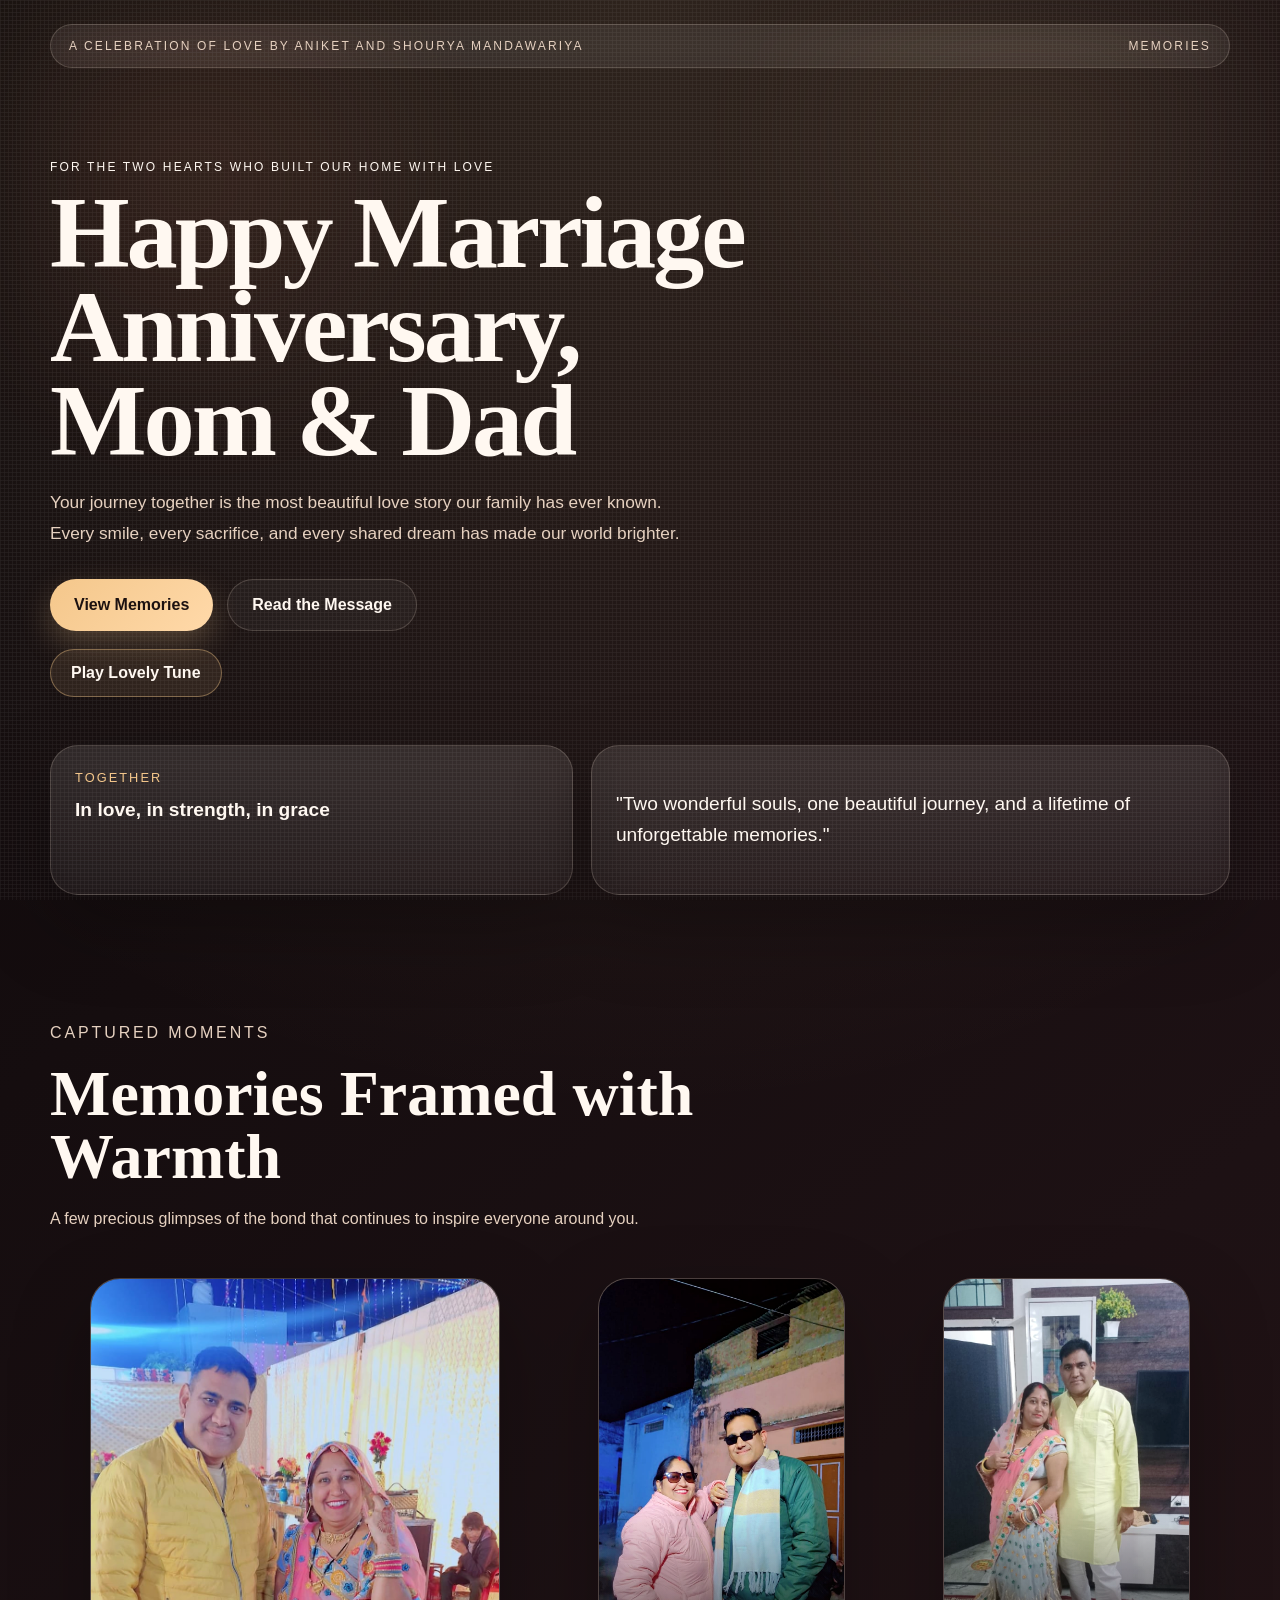
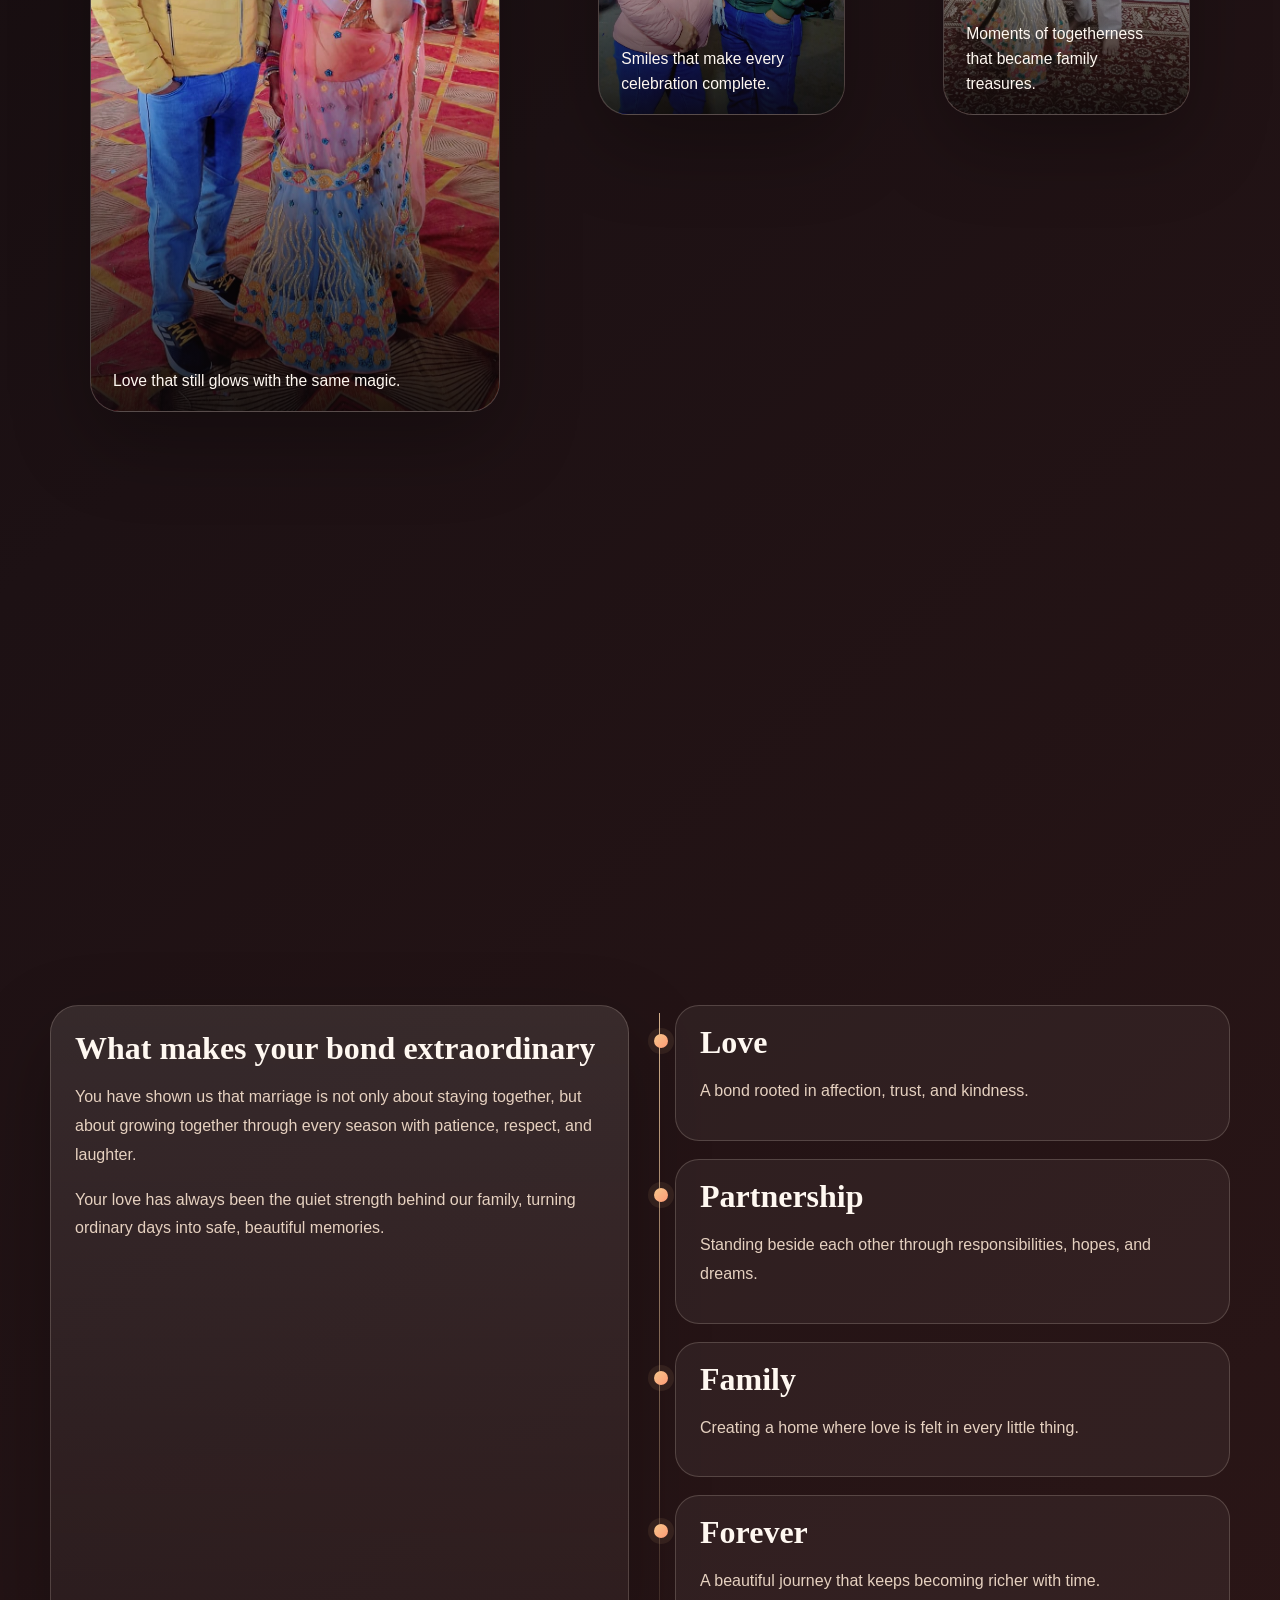
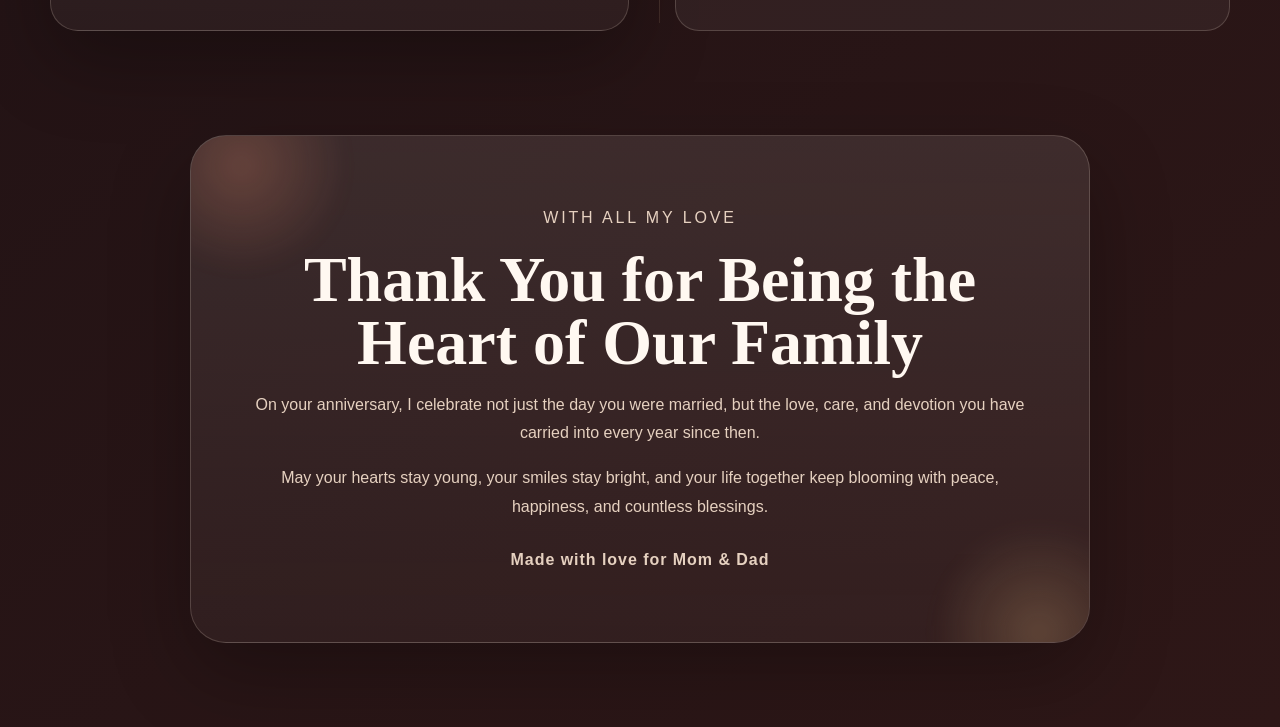
==== index.html @ 646829e3 "first" ====
<!DOCTYPE html>
<html lang="en">
<head>
  <meta charset="UTF-8">
  <meta name="viewport" content="width=device-width, initial-scale=1.0">
  <title>Happy Anniversary Mom & Dad</title>
  <link rel="stylesheet" href="style.css">
</head>
<body>
  <div class="page-shell">
    <div class="aurora aurora-one"></div>
    <div class="aurora aurora-two"></div>
    <div class="grain"></div>

    <header class="hero">
      <nav class="topbar">
        <span class="brand">A Celebration of Love by Aniket and Shourya Mandawariya</span>
        <a class="top-link" href="#gallery">Memories</a>
      </nav>
      
      <div class="hero-content">
        <p class="eyebrow">For the two hearts who built our home with love</p>
        <h1>Happy Marriage Anniversary, Mom & Dad</h1>
        <p class="hero-copy">
          Your journey together is the most beautiful love story our family has ever known.
          Every smile, every sacrifice, and every shared dream has made our world brighter.
        </p>

        <div class="hero-actions">
          <a class="button button-solid" href="#gallery">View Memories</a>
          <a class="button button-ghost" href="#message">Read the Message</a>
        </div>

        <button class="music-toggle" type="button" id="musicToggle" aria-pressed="false">
          Play Lovely Tune
        </button>
      </div>

      <section class="hero-cards" aria-label="Highlights">
        <article class="glass-card stat-card">
          <span class="stat-label">Together</span>
          <strong>In love, in strength, in grace</strong>
        </article>
        <article class="glass-card quote-card">
          <p>
            "Two wonderful souls, one beautiful journey, and a lifetime of unforgettable memories."
          </p>
        </article>
      </section>
    </header>

    <main>
      <section class="section gallery-section" id="gallery">
        <div class="section-heading">
          <p class="eyebrow">Captured Moments</p>
          <h2>Memories Framed with Warmth</h2>
          <p>
            A few precious glimpses of the bond that continues to inspire everyone around you.
          </p>
        </div>

        <div class="gallery-grid">
          <figure class="memory-card memory-large">
            <img src="01.jpeg" alt="A lovely memory of Mom and Dad together">
            <figcaption>Love that still glows with the same magic.</figcaption>
          </figure>
          <figure class="memory-card">
            <img src="02.jpeg" alt="A joyful anniversary memory of Mom and Dad">
            <figcaption>Smiles that make every celebration complete.</figcaption>
          </figure>
          <figure class="memory-card">
            <img src="03.jpeg" alt="A beautiful photograph of Mom and Dad">
            <figcaption>Moments of togetherness that became family treasures.</figcaption>
          </figure>
          <figure class="memory-card memory-tall">
            <img src="04.jpeg" alt="A cherished picture of Mom and Dad celebrating life">
            <figcaption>A partnership filled with care, faith, and joy.</figcaption>
          </figure>
        </div>
      </section>

      <section class="section story-section">
        <div class="section-heading">
          <p class="eyebrow">Your Legacy</p>
          <h2>The Kind of Love That Teaches Us Everything</h2>
        </div>

        <div class="story-layout">
          <article class="story-panel glass-card">
            <h3>What makes your bond extraordinary</h3>
            <p>
              You have shown us that marriage is not only about staying together, but about
              growing together through every season with patience, respect, and laughter.
            </p>
            <p>
              Your love has always been the quiet strength behind our family, turning ordinary
              days into safe, beautiful memories.
            </p>
          </article>

          <div class="timeline">
            <article class="timeline-item">
              <span class="timeline-dot"></span>
              <div>
                <h3>Love</h3>
                <p>A bond rooted in affection, trust, and kindness.</p>
              </div>
            </article>
            <article class="timeline-item">
              <span class="timeline-dot"></span>
              <div>
                <h3>Partnership</h3>
                <p>Standing beside each other through responsibilities, hopes, and dreams.</p>
              </div>
            </article>
            <article class="timeline-item">
              <span class="timeline-dot"></span>
              <div>
                <h3>Family</h3>
                <p>Creating a home where love is felt in every little thing.</p>
              </div>
            </article>
            <article class="timeline-item">
              <span class="timeline-dot"></span>
              <div>
                <h3>Forever</h3>
                <p>A beautiful journey that keeps becoming richer with time.</p>
              </div>
            </article>
          </div>
        </div>
      </section>

      <section class="section message-section" id="message">
        <div class="message-card">
          <p class="eyebrow">With All My Love</p>
          <h2>Thank You for Being the Heart of Our Family</h2>
          <p>
            On your anniversary, I celebrate not just the day you were married, but the love,
            care, and devotion you have carried into every year since then.
          </p>
          <p>
            May your hearts stay young, your smiles stay bright, and your life together keep
            blooming with peace, happiness, and countless blessings.
          </p>
          <p class="signature">Made with love for Mom & Dad</p>
        </div>
      </section>
    </main>
  </div>

  <script src="script.js"></script>
</body>
</html>
---- style.css ----
:root {
  --bg: #140f11;
  --bg-soft: #211518;
  --panel: rgba(255, 248, 241, 0.12);
  --panel-strong: rgba(255, 248, 241, 0.18);
  --line: rgba(255, 237, 221, 0.18);
  --text: #fff8f1;
  --muted: #e6d1c0;
  --accent: #f4c78b;
  --accent-strong: #ff9a76;
  --shadow: 0 30px 80px rgba(0, 0, 0, 0.28);
}

* {
  box-sizing: border-box;
}

html {
  scroll-behavior: smooth;
}

body {
  margin: 0;
  min-height: 100vh;
  font-family: "Segoe UI", "Trebuchet MS", sans-serif;
  color: var(--text);
  background:
    radial-gradient(circle at top, rgba(244, 199, 139, 0.13), transparent 28%),
    linear-gradient(140deg, #0d090a 0%, #1d1114 44%, #2e1717 100%);
  overflow-x: hidden;
}

img {
  display: block;
  max-width: 100%;
}

.page-shell {
  position: relative;
  isolation: isolate;
}

.aurora,
.grain {
  pointer-events: none;
  position: fixed;
  inset: 0;
}

.aurora {
  filter: blur(50px);
  opacity: 0.45;
  z-index: -3;
}

.aurora-one {
  background: radial-gradient(circle at 15% 20%, rgba(255, 145, 112, 0.22), transparent 22%);
  animation: driftOne 14s ease-in-out infinite alternate;
}

.aurora-two {
  background: radial-gradient(circle at 80% 15%, rgba(244, 199, 139, 0.18), transparent 24%);
  animation: driftTwo 18s ease-in-out infinite alternate;
}

.grain {
  z-index: -2;
  opacity: 0.08;
  background-image:
    linear-gradient(rgba(255, 255, 255, 0.6) 1px, transparent 1px),
    linear-gradient(90deg, rgba(255, 255, 255, 0.6) 1px, transparent 1px);
  background-size: 4px 4px;
  mix-blend-mode: soft-light;
}

.hero,
.section {
  width: min(1180px, calc(100% - 32px));
  margin: 0 auto;
}

.hero {
  padding: 24px 0 56px;
}

.topbar {
  display: flex;
  justify-content: space-between;
  align-items: center;
  padding: 14px 18px;
  border: 1px solid var(--line);
  border-radius: 999px;
  background: rgba(255, 250, 246, 0.06);
  backdrop-filter: blur(14px);
}

.brand,
.top-link,
.eyebrow {
  letter-spacing: 0.18em;
  text-transform: uppercase;
  font-size: 0.75rem;
}

.brand,
.top-link {
  color: var(--muted);
  text-decoration: none;
}

.hero-content {
  max-width: 760px;
  padding: 80px 0 48px;
}

.hero h1,
.section h2,
.story-panel h3,
.timeline-item h3 {
  font-family: Georgia, "Times New Roman", serif;
}

.hero h1 {
  margin: 12px 0 18px;
  font-size: clamp(3.5rem, 8vw, 6.8rem);
  line-height: 0.92;
  letter-spacing: -0.03em;
}

.hero-copy,
.section-heading p,
.story-panel p,
.timeline-item p,
.message-card p {
  color: var(--muted);
  line-height: 1.8;
  font-size: 1rem;
}

.hero-copy {
  max-width: 640px;
  font-size: 1.08rem;
}

.hero-actions {
  display: flex;
  flex-wrap: wrap;
  gap: 14px;
  margin-top: 30px;
}

.button {
  display: inline-flex;
  align-items: center;
  justify-content: center;
  min-height: 52px;
  padding: 0 24px;
  border-radius: 999px;
  font-weight: 700;
  text-decoration: none;
  transition: transform 180ms ease, background 180ms ease, border-color 180ms ease;
}

.button:hover {
  transform: translateY(-2px);
}

.button-solid {
  color: #1c1110;
  background: linear-gradient(135deg, var(--accent) 0%, #ffd9a9 100%);
  box-shadow: 0 12px 30px rgba(244, 199, 139, 0.25);
}

.button-ghost {
  color: var(--text);
  border: 1px solid var(--line);
  background: rgba(255, 255, 255, 0.04);
}

.music-toggle {
  margin-top: 18px;
  min-height: 48px;
  padding: 0 20px;
  border: 1px solid rgba(244, 199, 139, 0.4);
  border-radius: 999px;
  background: rgba(244, 199, 139, 0.1);
  color: var(--text);
  font: inherit;
  font-weight: 700;
  cursor: pointer;
  transition: transform 180ms ease, background 180ms ease, border-color 180ms ease;
}

.music-toggle:hover {
  transform: translateY(-2px);
  background: rgba(244, 199, 139, 0.16);
}

.music-toggle.is-playing {
  background: linear-gradient(135deg, rgba(244, 199, 139, 0.28), rgba(255, 154, 118, 0.2));
  border-color: rgba(255, 154, 118, 0.5);
}

.hero-cards {
  display: grid;
  grid-template-columns: 0.9fr 1.1fr;
  gap: 18px;
}

.glass-card,
.memory-card,
.message-card {
  border: 1px solid var(--line);
  background: linear-gradient(180deg, rgba(255, 250, 246, 0.1), rgba(255, 250, 246, 0.04));
  backdrop-filter: blur(18px);
  box-shadow: var(--shadow);
}

.glass-card {
  padding: 24px;
  border-radius: 28px;
}

.stat-label {
  display: block;
  color: var(--accent);
  font-size: 0.8rem;
  letter-spacing: 0.16em;
  text-transform: uppercase;
  margin-bottom: 10px;
}

.stat-card strong,
.quote-card p {
  font-size: 1.2rem;
  line-height: 1.6;
}

.section {
  padding: 52px 0;
}

.section-heading {
  max-width: 700px;
  margin-bottom: 28px;
}

.section h2 {
  margin: 10px 0 14px;
  font-size: clamp(2.5rem, 5vw, 4.4rem);
  line-height: 0.98;
}

.gallery-grid {
  display: grid;
  grid-template-columns: 1.2fr 0.8fr 0.8fr;
  gap: 18px;
}

.memory-card {
  position: relative;
  overflow: hidden;
  border-radius: 30px;
  min-height: 320px;
}

.memory-large {
  grid-row: span 2;
  min-height: 660px;
}

.memory-tall {
  grid-row: span 2;
}

.memory-card img {
  width: 100%;
  height: 100%;
  object-fit: cover;
  filter: saturate(1.04) contrast(1.04);
  transform: scale(1.01);
  transition: transform 320ms ease, filter 320ms ease;
}

.memory-card::after {
  content: "";
  position: absolute;
  inset: auto 0 0;
  height: 48%;
  background: linear-gradient(180deg, transparent, rgba(10, 7, 8, 0.86));
}

.memory-card:hover img {
  transform: scale(1.06);
  filter: saturate(1.12) contrast(1.08);
}

.memory-card figcaption {
  position: absolute;
  left: 22px;
  right: 22px;
  bottom: 18px;
  z-index: 1;
  font-size: 0.98rem;
  line-height: 1.6;
}

.story-layout {
  display: grid;
  grid-template-columns: 1fr 1fr;
  gap: 22px;
  align-items: start;
}

.story-panel {
  min-height: 100%;
}

.story-panel h3,
.timeline-item h3 {
  margin: 0 0 10px;
  font-size: 2rem;
}

.timeline {
  position: relative;
  display: grid;
  gap: 18px;
  padding-left: 24px;
}

.timeline::before {
  content: "";
  position: absolute;
  left: 8px;
  top: 8px;
  bottom: 8px;
  width: 1px;
  background: linear-gradient(180deg, rgba(255, 215, 168, 0.8), rgba(255, 215, 168, 0.1));
}

.timeline-item {
  position: relative;
  padding: 18px 18px 18px 24px;
  border: 1px solid var(--line);
  border-radius: 24px;
  background: rgba(255, 250, 246, 0.05);
}

.timeline-dot {
  position: absolute;
  left: -22px;
  top: 28px;
  width: 14px;
  height: 14px;
  border-radius: 50%;
  background: linear-gradient(135deg, var(--accent), var(--accent-strong));
  box-shadow: 0 0 0 6px rgba(244, 199, 139, 0.08);
}

.message-section {
  padding-bottom: 84px;
}

.message-card {
  max-width: 900px;
  margin: 0 auto;
  padding: clamp(28px, 5vw, 52px);
  border-radius: 36px;
  text-align: center;
  position: relative;
  overflow: hidden;
}

.message-card::before,
.message-card::after {
  content: "";
  position: absolute;
  width: 220px;
  height: 220px;
  border-radius: 50%;
  filter: blur(10px);
  opacity: 0.28;
}

.message-card::before {
  top: -80px;
  left: -60px;
  background: radial-gradient(circle, rgba(255, 154, 118, 0.8), transparent 70%);
}

.message-card::after {
  right: -60px;
  bottom: -100px;
  background: radial-gradient(circle, rgba(244, 199, 139, 0.8), transparent 70%);
}

.signature {
  margin-top: 24px;
  color: var(--accent);
  font-weight: 800;
  letter-spacing: 0.06em;
}

[data-reveal] {
  opacity: 0;
  transform: translateY(26px);
  transition: opacity 700ms ease, transform 700ms ease;
}

[data-reveal].is-visible {
  opacity: 1;
  transform: translateY(0);
}

@keyframes driftOne {
  from {
    transform: translate3d(0, 0, 0) scale(1);
  }
  to {
    transform: translate3d(4%, 3%, 0) scale(1.15);
  }
}

@keyframes driftTwo {
  from {
    transform: translate3d(0, 0, 0) scale(1);
  }
  to {
    transform: translate3d(-4%, 5%, 0) scale(1.12);
  }
}

@media (max-width: 960px) {
  .hero-cards,
  .story-layout,
  .gallery-grid {
    grid-template-columns: 1fr;
  }

  .memory-large,
  .memory-tall {
    grid-row: span 1;
    min-height: 380px;
  }

  .hero-content {
    padding-top: 60px;
  }
}

@media (max-width: 640px) {
  .hero,
  .section {
    width: min(100% - 22px, 1180px);
  }

  .topbar {
    padding: 12px 14px;
  }

  .brand {
    max-width: 150px;
    line-height: 1.5;
  }

  .hero-content {
    padding: 44px 0 36px;
  }

  .hero h1 {
    font-size: clamp(2.8rem, 15vw, 4.2rem);
  }

  .section h2 {
    font-size: clamp(2.2rem, 10vw, 3.3rem);
  }

  .memory-card {
    min-height: 280px;
  }

  .message-card {
    border-radius: 28px;
  }
}
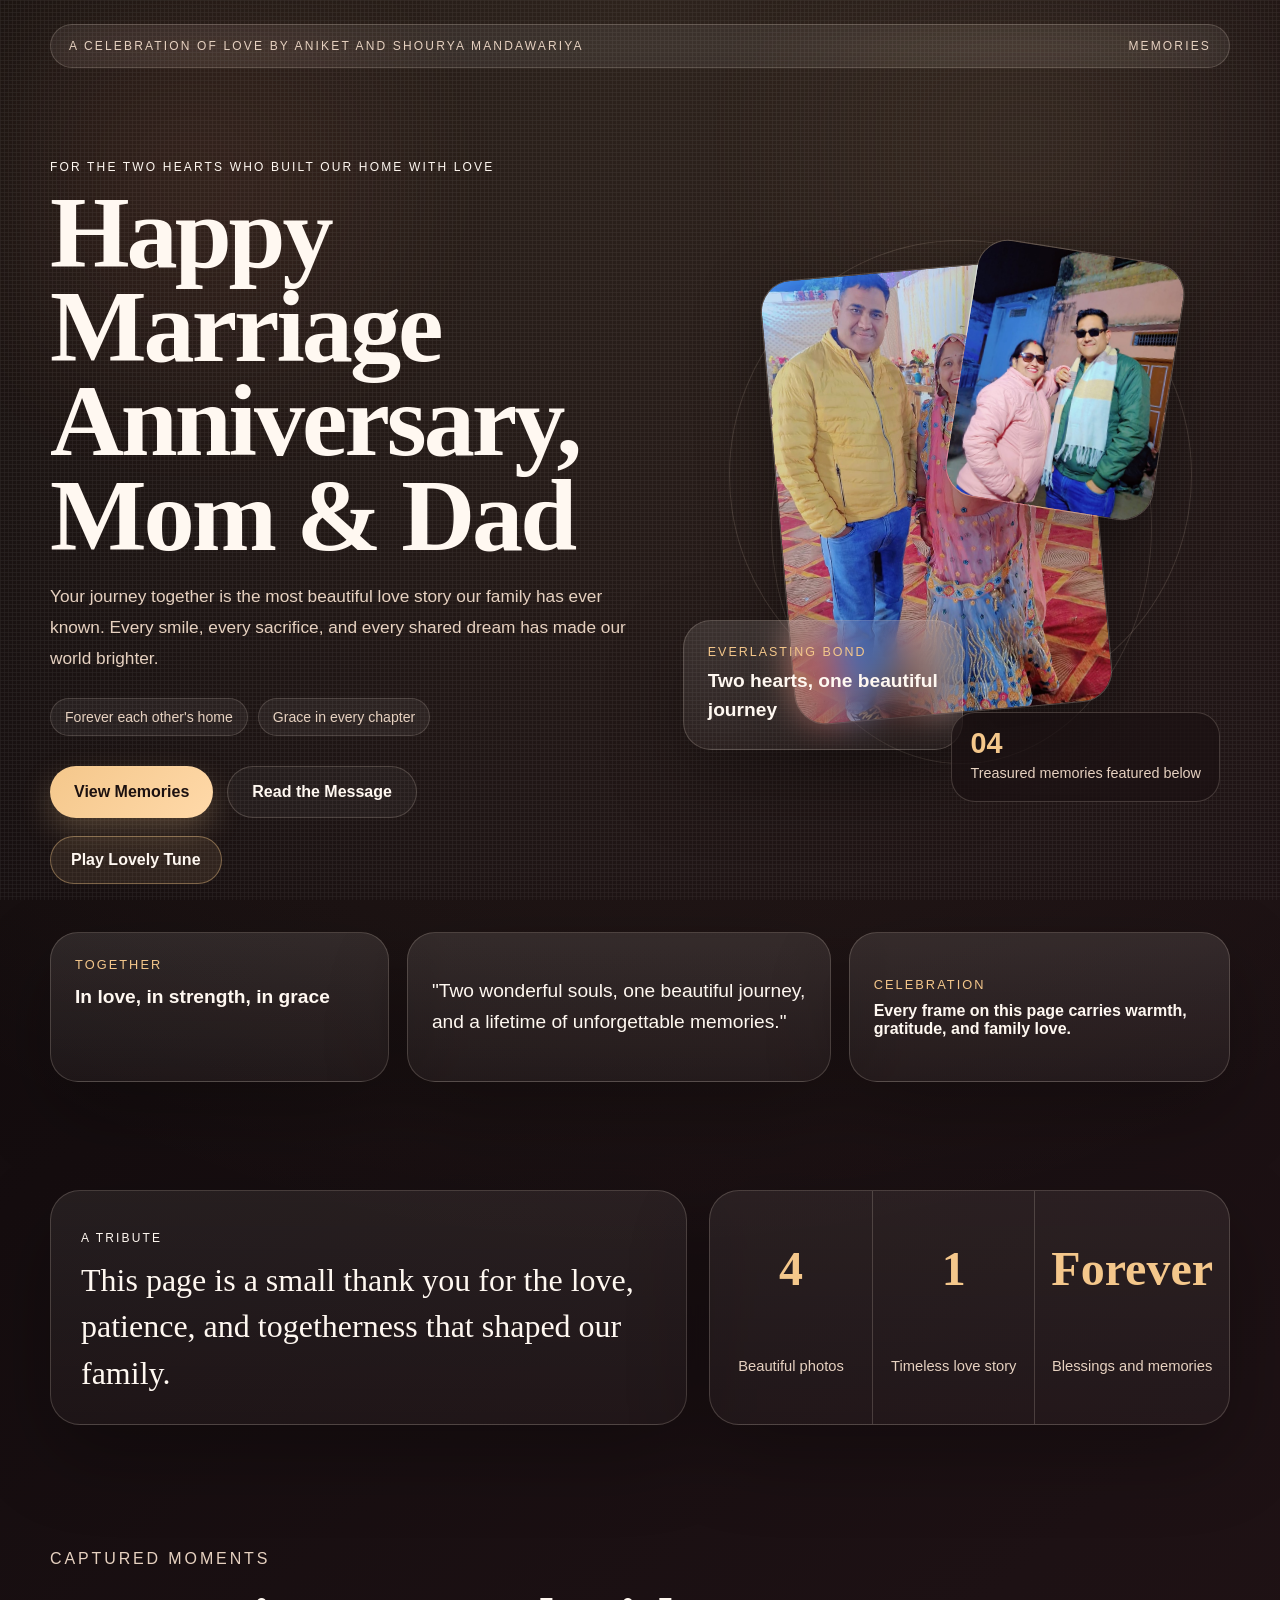
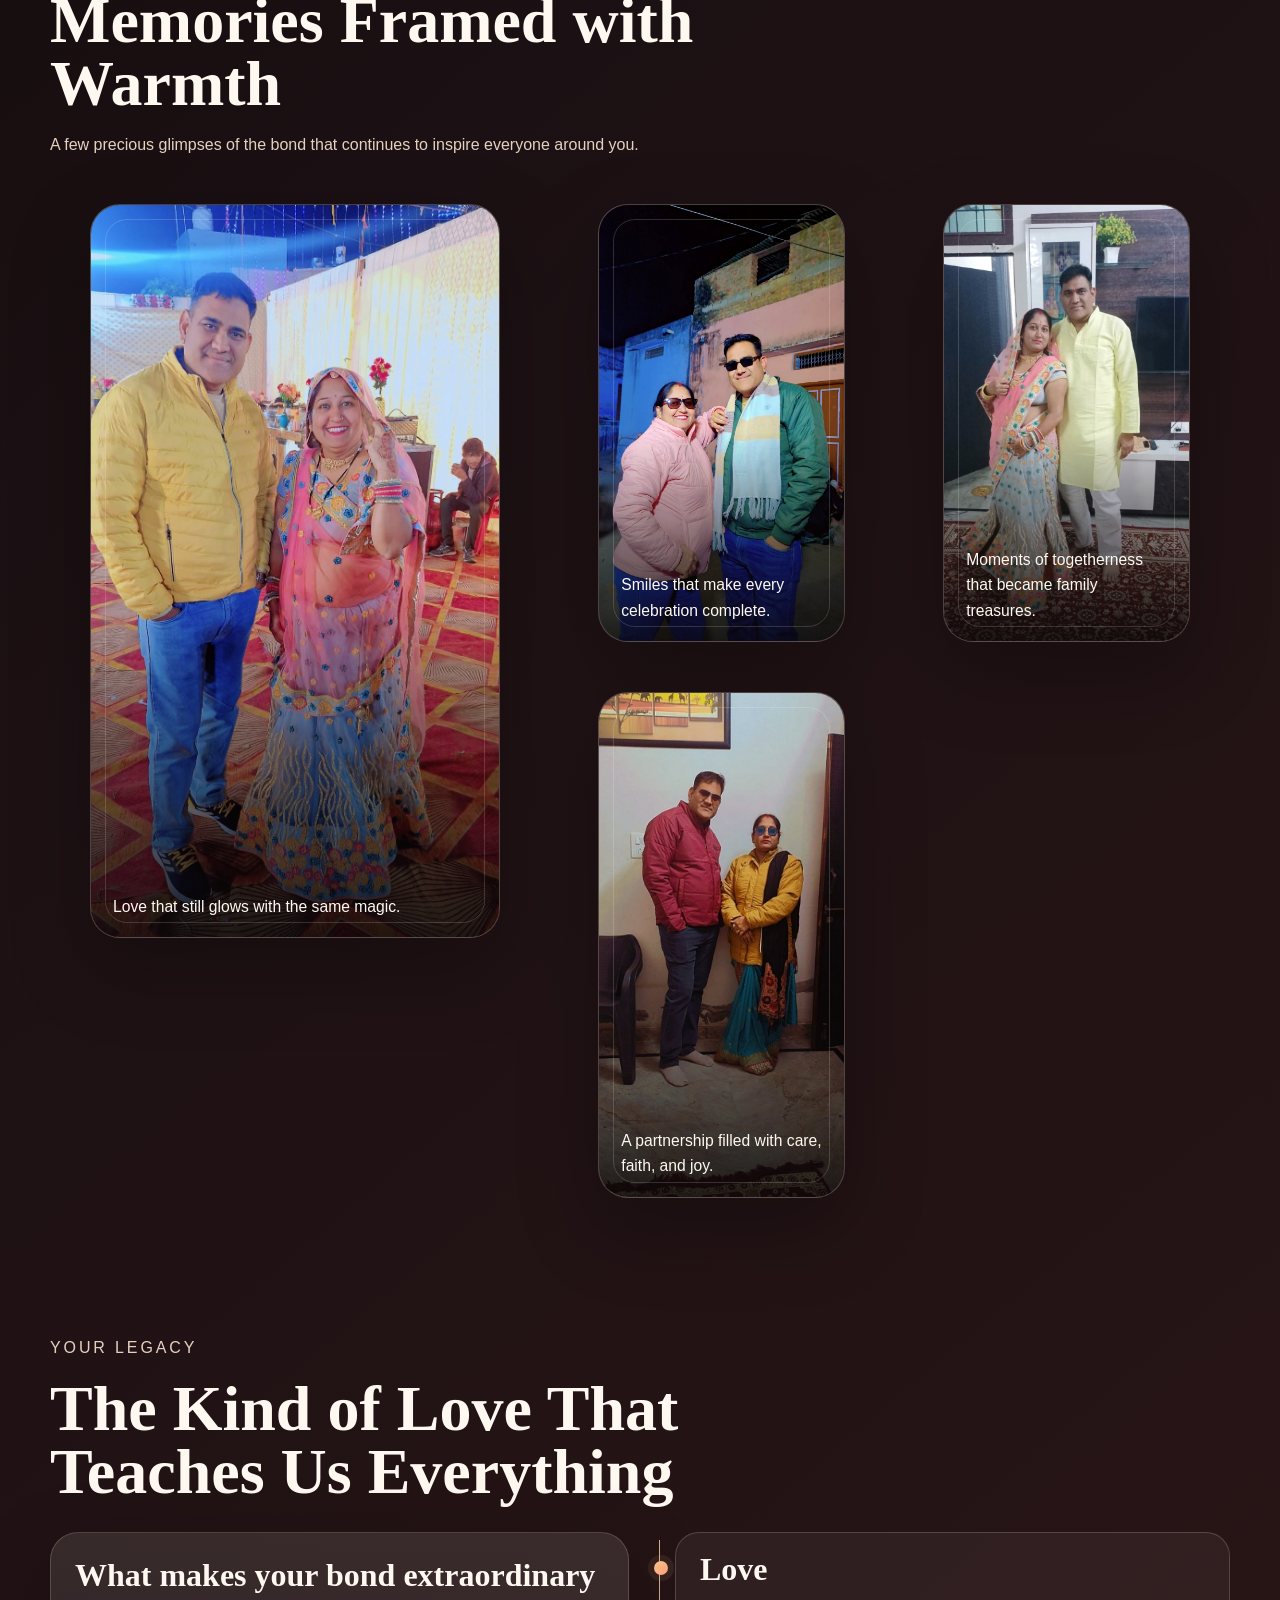
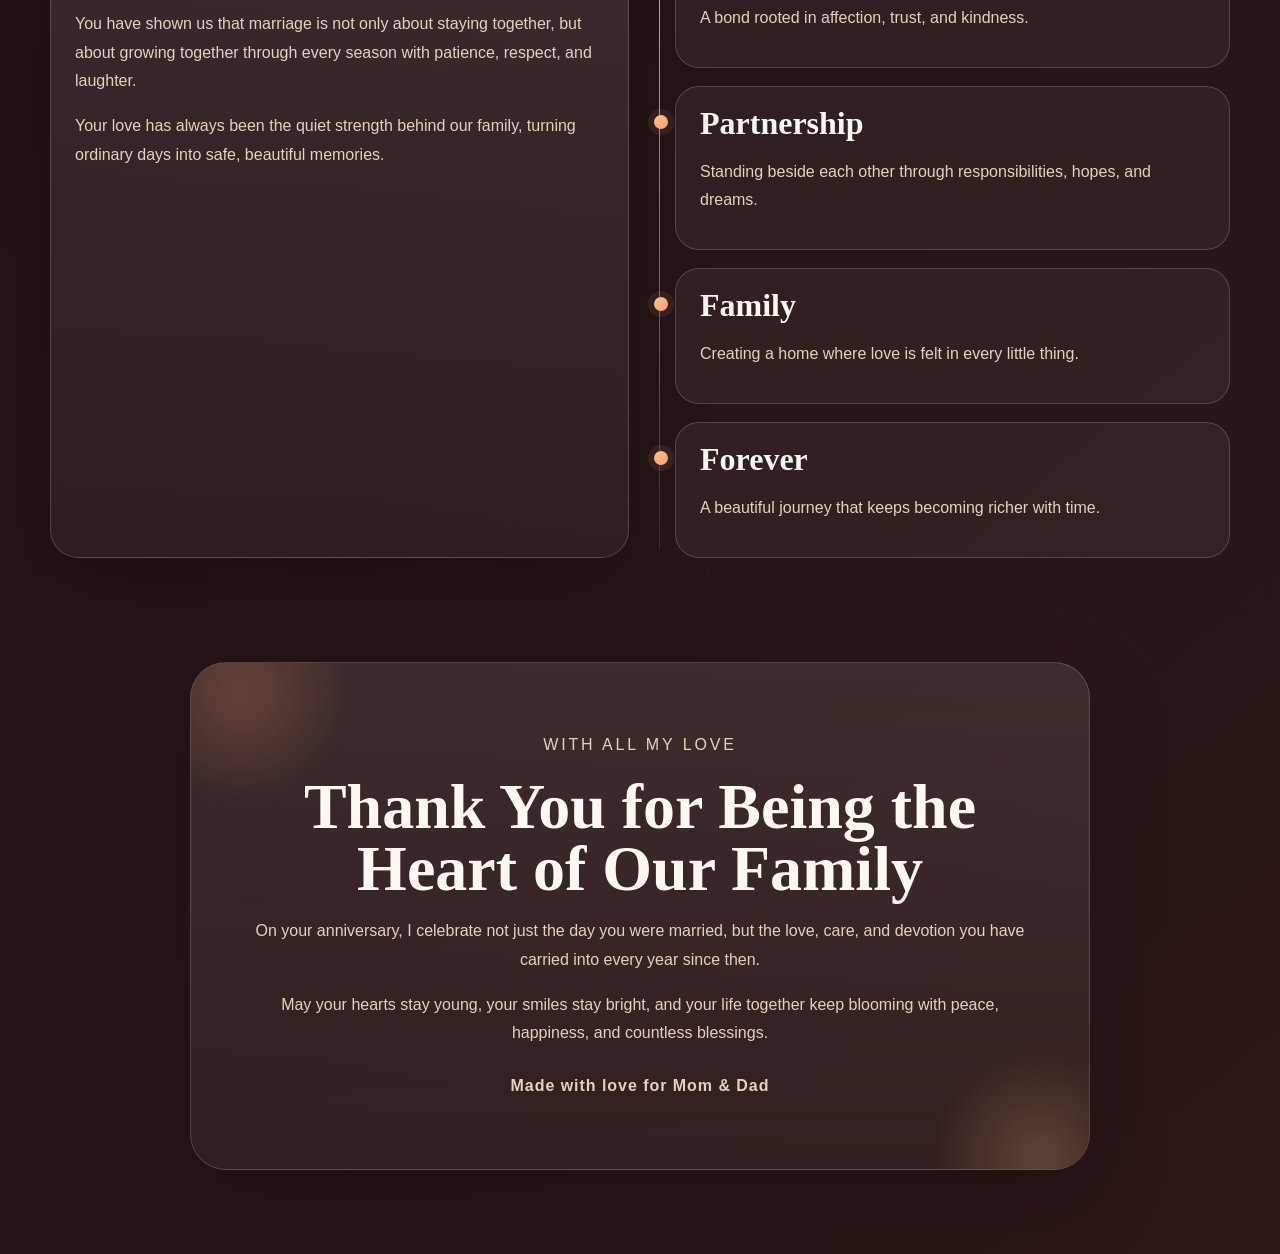
==== commit 56870d8f: "final" ====
--- a/index.html
+++ b/index.html
@@ -17,23 +17,53 @@
         <span class="brand">A Celebration of Love by Aniket and Shourya Mandawariya</span>
         <a class="top-link" href="#gallery">Memories</a>
       </nav>
-      
-      <div class="hero-content">
-        <p class="eyebrow">For the two hearts who built our home with love</p>
-        <h1>Happy Marriage Anniversary, Mom & Dad</h1>
-        <p class="hero-copy">
-          Your journey together is the most beautiful love story our family has ever known.
-          Every smile, every sacrifice, and every shared dream has made our world brighter.
-        </p>
-
-        <div class="hero-actions">
-          <a class="button button-solid" href="#gallery">View Memories</a>
-          <a class="button button-ghost" href="#message">Read the Message</a>
-        </div>
-
-        <button class="music-toggle" type="button" id="musicToggle" aria-pressed="false">
-          Play Lovely Tune
-        </button>
+
+      <div class="hero-layout">
+        <div class="hero-content">
+          <p class="eyebrow">For the two hearts who built our home with love</p>
+          <h1>Happy Marriage Anniversary, Mom & Dad</h1>
+          <p class="hero-copy">
+            Your journey together is the most beautiful love story our family has ever known.
+            Every smile, every sacrifice, and every shared dream has made our world brighter.
+          </p>
+
+          <div class="hero-ribbon">
+            <span>Forever each other's home</span>
+            <span>Grace in every chapter</span>
+          </div>
+
+          <div class="hero-actions">
+            <a class="button button-solid" href="#gallery">View Memories</a>
+            <a class="button button-ghost" href="#message">Read the Message</a>
+          </div>
+
+          <button class="music-toggle" type="button" id="musicToggle" aria-pressed="false">
+            Play Lovely Tune
+          </button>
+        </div>
+
+        <aside class="hero-visual" data-parallax>
+          <div class="hero-orbit hero-orbit-one"></div>
+          <div class="hero-orbit hero-orbit-two"></div>
+
+          <figure class="hero-frame hero-frame-main">
+            <img src="01.jpeg" alt="Mom and Dad together on a beautiful occasion">
+          </figure>
+
+          <figure class="hero-frame hero-frame-side">
+            <img src="02.jpeg" alt="A cheerful memory of Mom and Dad">
+          </figure>
+
+          <div class="hero-plaque glass-card">
+            <span class="plaque-label">Everlasting Bond</span>
+            <strong>Two hearts, one beautiful journey</strong>
+          </div>
+
+          <div class="hero-mini-note">
+            <span class="note-number">04</span>
+            <span class="note-text">Treasured memories featured below</span>
+          </div>
+        </aside>
       </div>
 
       <section class="hero-cards" aria-label="Highlights">
@@ -46,10 +76,37 @@
             "Two wonderful souls, one beautiful journey, and a lifetime of unforgettable memories."
           </p>
         </article>
+        <article class="glass-card promise-card">
+          <span class="stat-label">Celebration</span>
+          <strong>Every frame on this page carries warmth, gratitude, and family love.</strong>
+        </article>
       </section>
     </header>
 
     <main>
+      <section class="section intro-strip">
+        <div class="intro-panel">
+          <p class="eyebrow">A Tribute</p>
+          <p class="intro-copy">
+            This page is a small thank you for the love, patience, and togetherness that shaped our family.
+          </p>
+        </div>
+        <div class="intro-stats">
+          <div class="intro-stat">
+            <strong>4</strong>
+            <span>Beautiful photos</span>
+          </div>
+          <div class="intro-stat">
+            <strong>1</strong>
+            <span>Timeless love story</span>
+          </div>
+          <div class="intro-stat">
+            <strong>Forever</strong>
+            <span>Blessings and memories</span>
+          </div>
+        </div>
+      </section>
+
       <section class="section gallery-section" id="gallery">
         <div class="section-heading">
           <p class="eyebrow">Captured Moments</p>
--- a/style.css
+++ b/style.css
@@ -108,6 +108,13 @@
   text-decoration: none;
 }
 
+.hero-layout {
+  display: grid;
+  grid-template-columns: minmax(0, 1.05fr) minmax(340px, 0.95fr);
+  gap: 28px;
+  align-items: center;
+}
+
 .hero-content {
   max-width: 760px;
   padding: 80px 0 48px;
@@ -140,6 +147,22 @@
 .hero-copy {
   max-width: 640px;
   font-size: 1.08rem;
+}
+
+.hero-ribbon {
+  display: flex;
+  flex-wrap: wrap;
+  gap: 10px;
+  margin-top: 24px;
+}
+
+.hero-ribbon span {
+  padding: 10px 14px;
+  border: 1px solid rgba(255, 237, 221, 0.16);
+  border-radius: 999px;
+  background: rgba(255, 248, 241, 0.06);
+  color: var(--muted);
+  font-size: 0.88rem;
 }
 
 .hero-actions {
@@ -201,9 +224,105 @@
   border-color: rgba(255, 154, 118, 0.5);
 }
 
+.hero-visual {
+  position: relative;
+  min-height: 640px;
+  display: grid;
+  place-items: center;
+}
+
+.hero-orbit {
+  position: absolute;
+  border-radius: 50%;
+  border: 1px solid rgba(255, 231, 210, 0.14);
+}
+
+.hero-orbit-one {
+  inset: 60px 38px 110px 46px;
+}
+
+.hero-orbit-two {
+  inset: 110px 78px 56px 88px;
+}
+
+.hero-frame {
+  position: absolute;
+  overflow: hidden;
+  border-radius: 32px;
+  border: 1px solid rgba(255, 240, 228, 0.22);
+  box-shadow: 0 24px 70px rgba(0, 0, 0, 0.34);
+}
+
+.hero-frame img {
+  width: 100%;
+  height: 100%;
+  object-fit: cover;
+}
+
+.hero-frame-main {
+  inset: 72px 94px 90px 54px;
+  transform: rotate(-5deg);
+}
+
+.hero-frame-side {
+  width: 210px;
+  height: 260px;
+  right: 20px;
+  top: 54px;
+  transform: rotate(9deg);
+}
+
+.hero-plaque {
+  position: absolute;
+  left: 0;
+  bottom: 70px;
+  max-width: 280px;
+}
+
+.plaque-label {
+  display: block;
+  margin-bottom: 8px;
+  color: var(--accent);
+  font-size: 0.78rem;
+  letter-spacing: 0.16em;
+  text-transform: uppercase;
+}
+
+.hero-plaque strong {
+  font-size: 1.2rem;
+  line-height: 1.5;
+}
+
+.hero-mini-note {
+  position: absolute;
+  right: 10px;
+  bottom: 18px;
+  display: grid;
+  gap: 6px;
+  padding: 16px 18px;
+  min-width: 170px;
+  border-radius: 24px;
+  border: 1px solid rgba(255, 237, 221, 0.18);
+  background: rgba(26, 16, 18, 0.7);
+  backdrop-filter: blur(16px);
+}
+
+.note-number {
+  color: var(--accent);
+  font-size: 1.8rem;
+  font-weight: 800;
+  line-height: 1;
+}
+
+.note-text {
+  color: var(--muted);
+  font-size: 0.9rem;
+  line-height: 1.5;
+}
+
 .hero-cards {
   display: grid;
-  grid-template-columns: 0.9fr 1.1fr;
+  grid-template-columns: 0.8fr 1fr 0.9fr;
   gap: 18px;
 }
 
@@ -236,8 +355,70 @@
   line-height: 1.6;
 }
 
+.promise-card {
+  display: flex;
+  flex-direction: column;
+  justify-content: center;
+}
+
 .section {
   padding: 52px 0;
+}
+
+.intro-strip {
+  display: grid;
+  grid-template-columns: minmax(0, 1.1fr) minmax(0, 0.9fr);
+  gap: 22px;
+  align-items: stretch;
+}
+
+.intro-panel,
+.intro-stats {
+  border: 1px solid var(--line);
+  border-radius: 30px;
+  background: linear-gradient(180deg, rgba(255, 250, 246, 0.07), rgba(255, 250, 246, 0.03));
+  box-shadow: var(--shadow);
+}
+
+.intro-panel {
+  padding: 28px 30px;
+}
+
+.intro-copy {
+  margin: 10px 0 0;
+  font-family: Georgia, "Times New Roman", serif;
+  font-size: clamp(1.35rem, 3vw, 2rem);
+  line-height: 1.45;
+  color: var(--text);
+}
+
+.intro-stats {
+  display: grid;
+  grid-template-columns: repeat(3, 1fr);
+  overflow: hidden;
+}
+
+.intro-stat {
+  display: grid;
+  place-items: center;
+  padding: 24px 16px;
+  text-align: center;
+}
+
+.intro-stat + .intro-stat {
+  border-left: 1px solid var(--line);
+}
+
+.intro-stat strong {
+  font-family: Georgia, "Times New Roman", serif;
+  font-size: clamp(2rem, 5vw, 3rem);
+  color: var(--accent);
+}
+
+.intro-stat span {
+  margin-top: 8px;
+  color: var(--muted);
+  font-size: 0.92rem;
 }
 
 .section-heading {
@@ -262,6 +443,7 @@
   overflow: hidden;
   border-radius: 30px;
   min-height: 320px;
+  isolation: isolate;
 }
 
 .memory-large {
@@ -288,6 +470,16 @@
   inset: auto 0 0;
   height: 48%;
   background: linear-gradient(180deg, transparent, rgba(10, 7, 8, 0.86));
+}
+
+.memory-card::before {
+  content: "";
+  position: absolute;
+  inset: 14px;
+  z-index: 1;
+  border-radius: 22px;
+  border: 1px solid rgba(255, 244, 234, 0.18);
+  opacity: 0.9;
 }
 
 .memory-card:hover img {
@@ -433,9 +625,19 @@
 
 @media (max-width: 960px) {
   .hero-cards,
+  .hero-layout,
+  .intro-strip,
   .story-layout,
   .gallery-grid {
     grid-template-columns: 1fr;
+  }
+
+  .hero-visual {
+    min-height: 520px;
+  }
+
+  .hero-frame-main {
+    inset: 60px 62px 110px 36px;
   }
 
   .memory-large,
@@ -464,6 +666,10 @@
     line-height: 1.5;
   }
 
+  .top-link {
+    display: none;
+  }
+
   .hero-content {
     padding: 44px 0 36px;
   }
@@ -483,4 +689,41 @@
   .message-card {
     border-radius: 28px;
   }
-}
+
+  .intro-stats {
+    grid-template-columns: 1fr;
+  }
+
+  .intro-stat + .intro-stat {
+    border-left: 0;
+    border-top: 1px solid var(--line);
+  }
+
+  .hero-visual {
+    min-height: 440px;
+  }
+
+  .hero-frame-main {
+    inset: 56px 34px 94px 18px;
+  }
+
+  .hero-frame-side {
+    width: 142px;
+    height: 182px;
+    right: 6px;
+    top: 30px;
+  }
+
+  .hero-plaque {
+    left: 10px;
+    right: 110px;
+    bottom: 66px;
+  }
+
+  .hero-mini-note {
+    right: 6px;
+    bottom: 12px;
+    min-width: 120px;
+    padding: 12px 14px;
+  }
+}
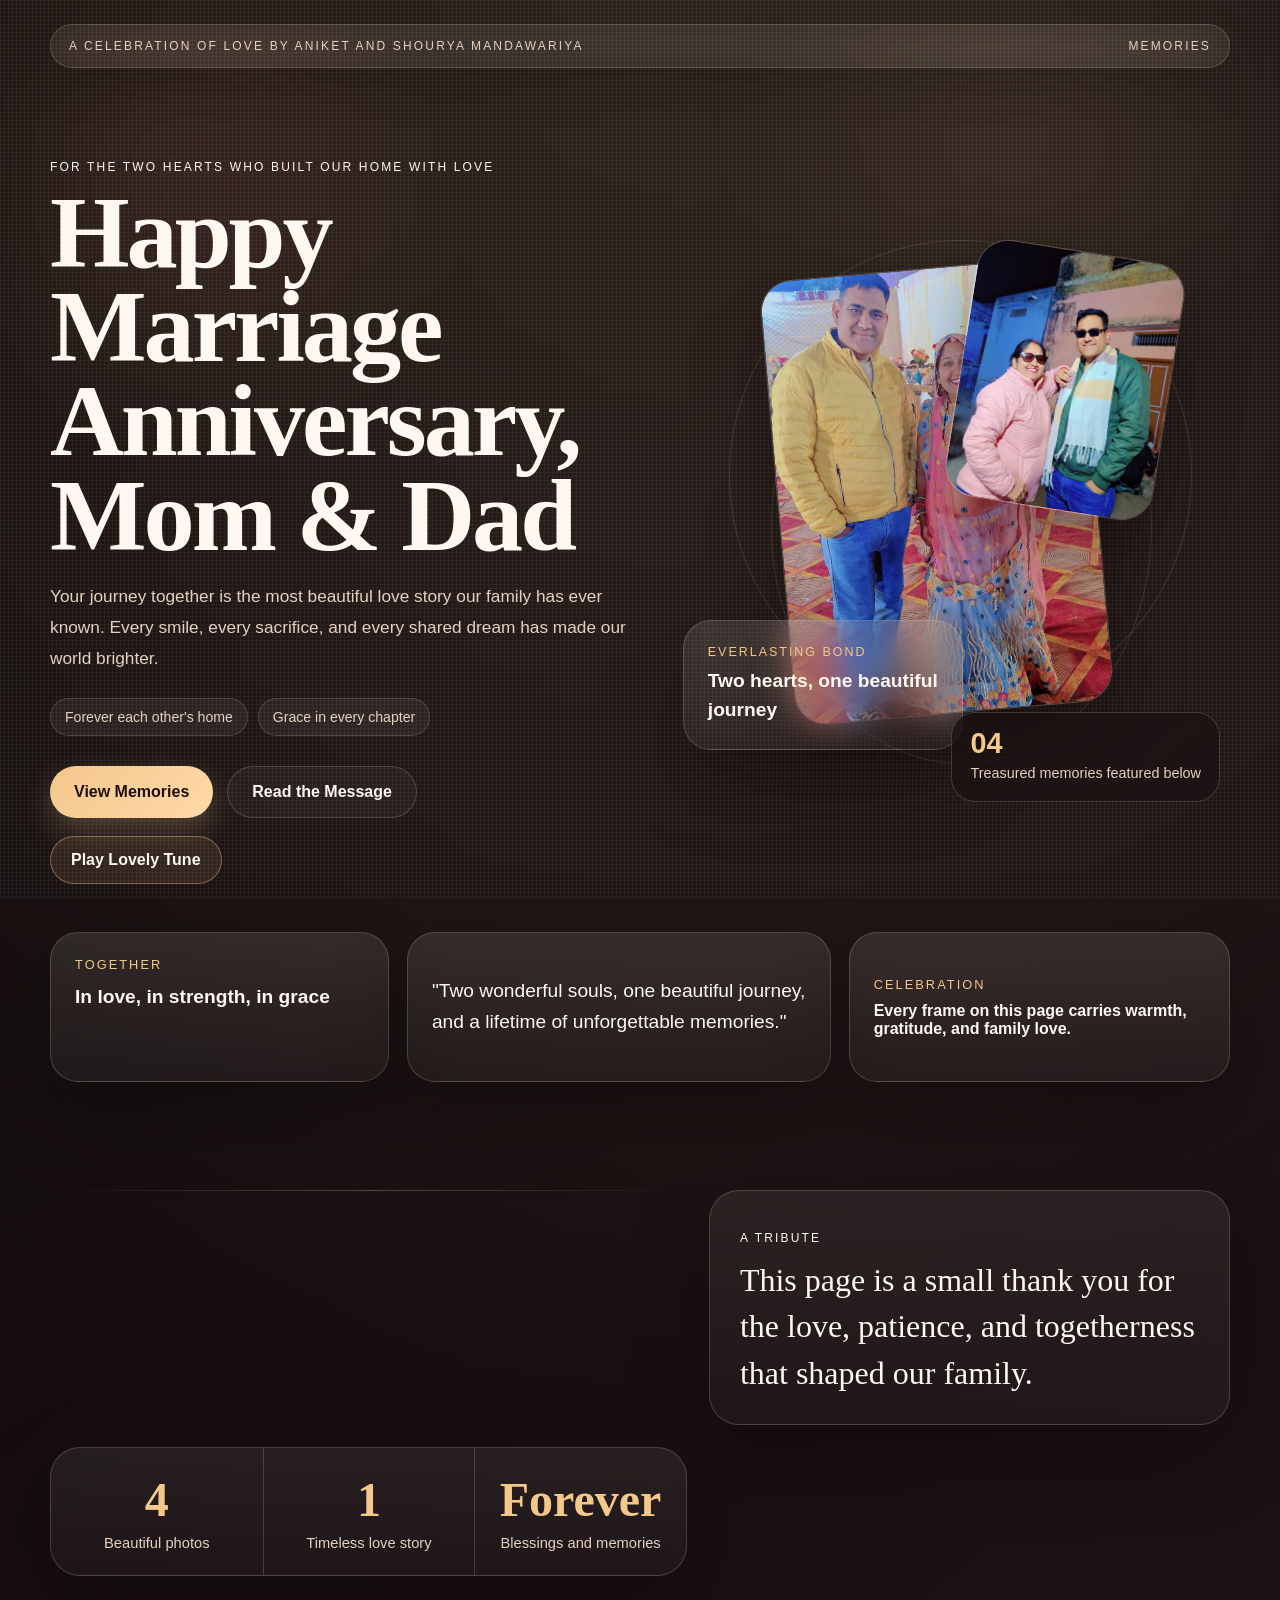
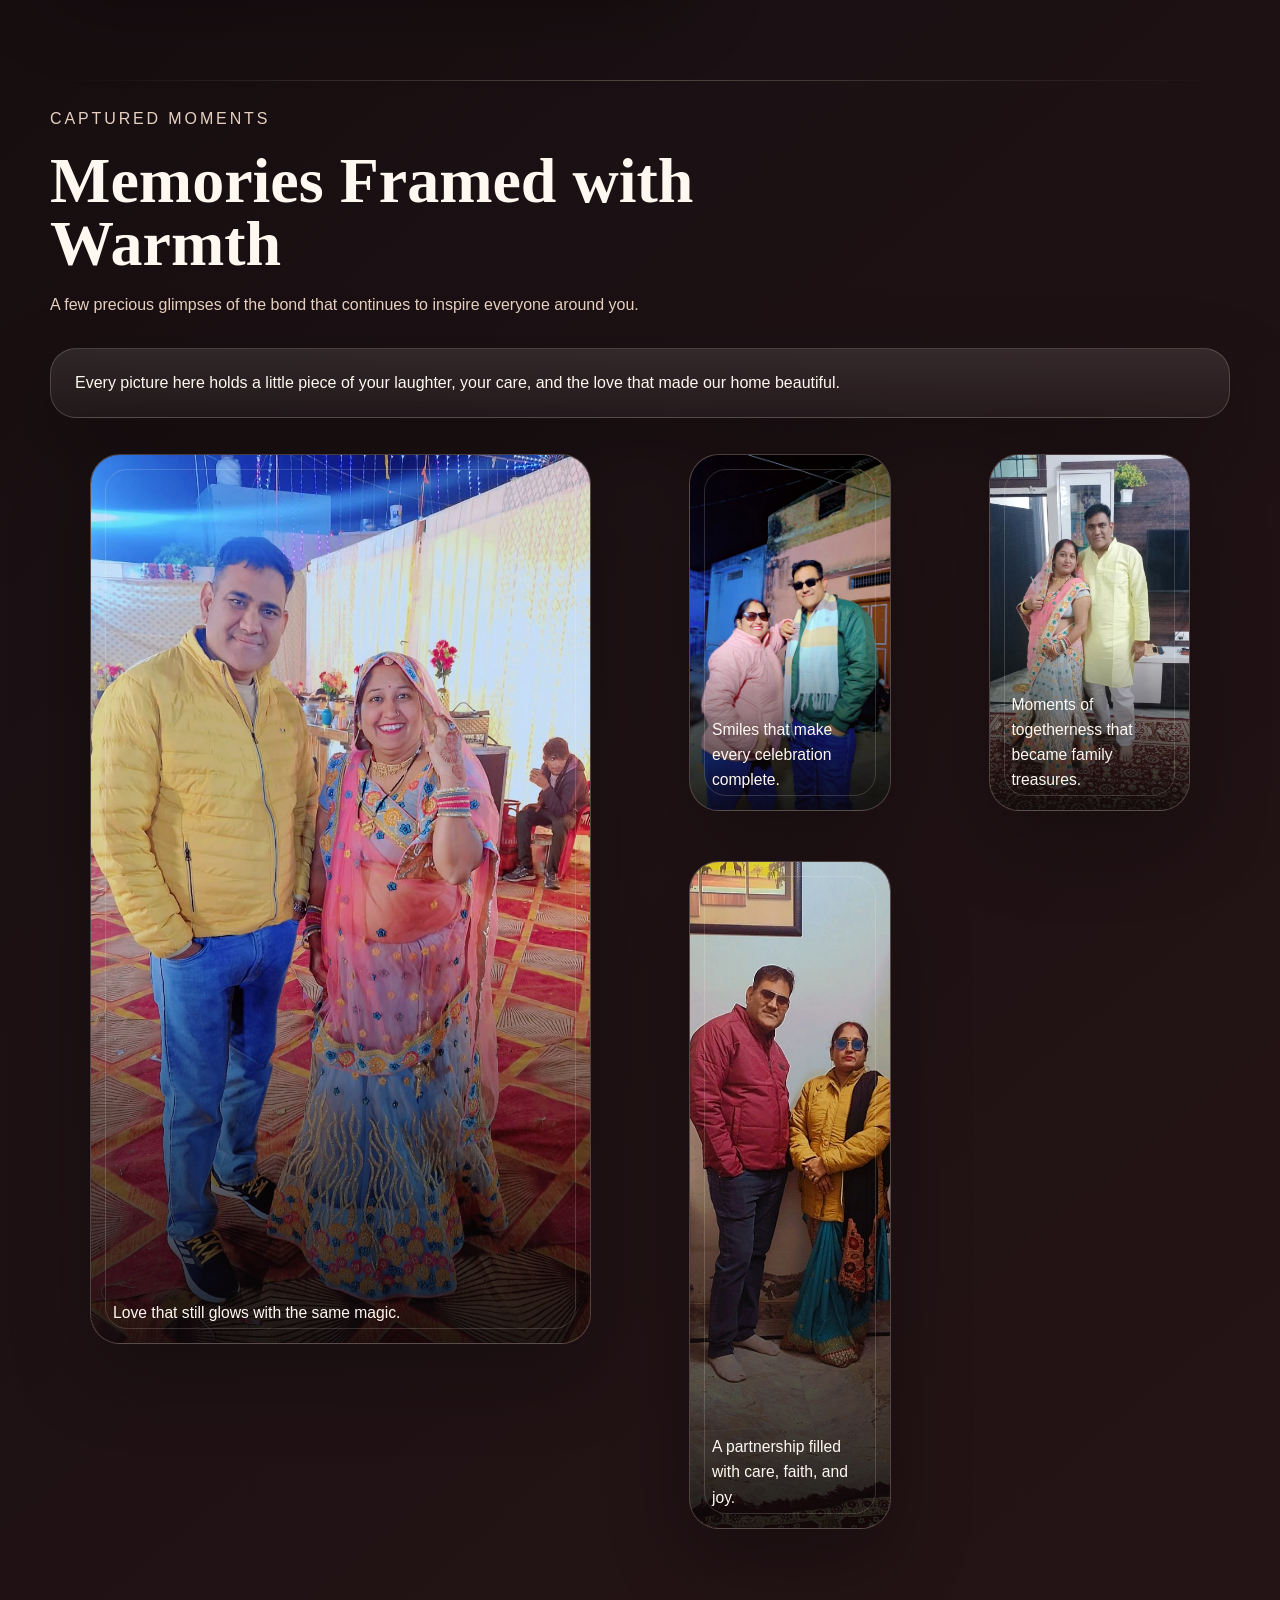
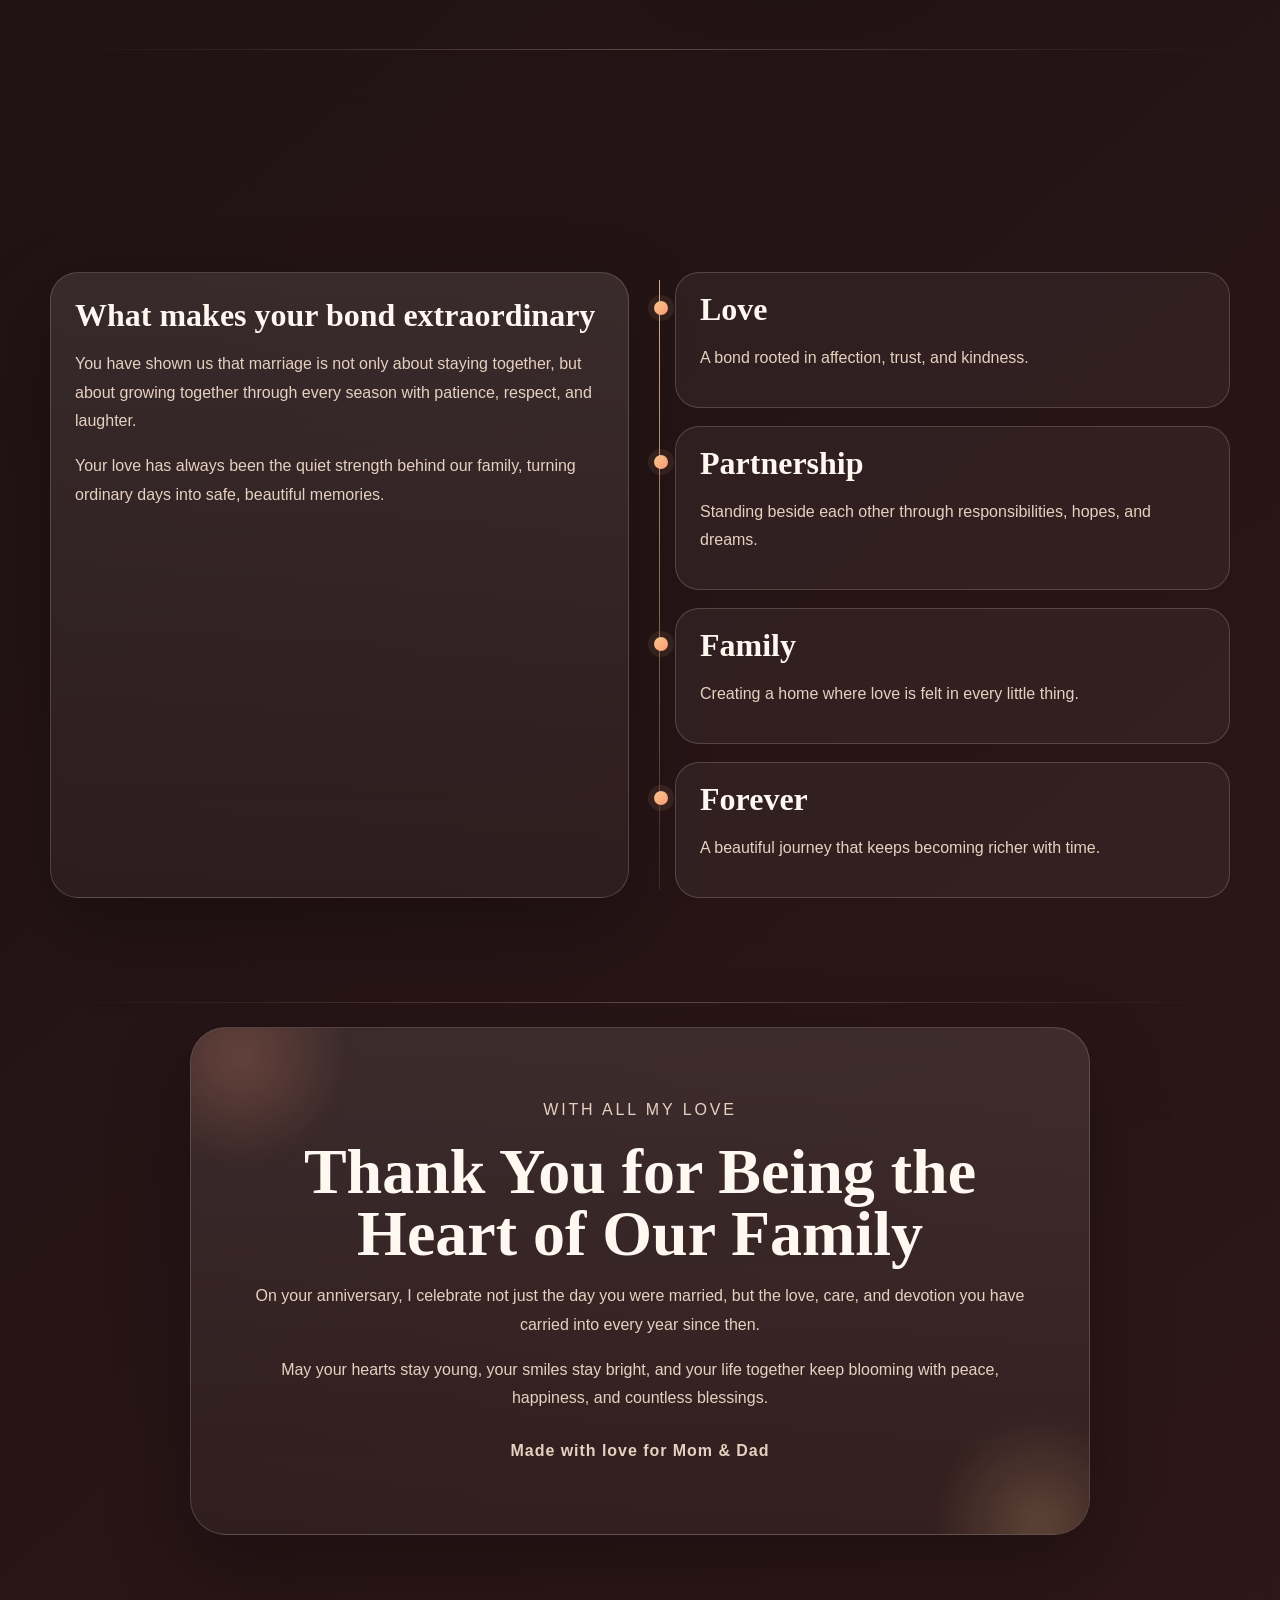
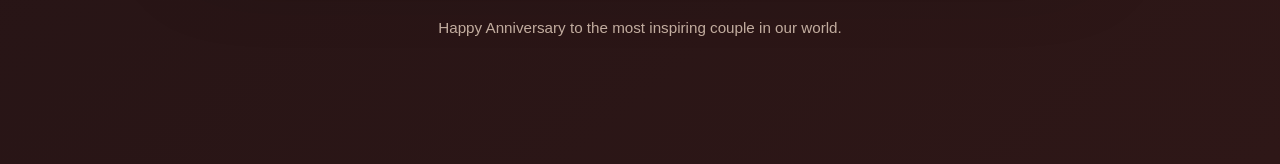
==== commit 17ad853c: "first" ====
--- a/index.html
+++ b/index.html
@@ -3,6 +3,7 @@
 <head>
   <meta charset="UTF-8">
   <meta name="viewport" content="width=device-width, initial-scale=1.0">
+  <meta name="theme-color" content="#140f11">
   <title>Happy Anniversary Mom & Dad</title>
   <link rel="stylesheet" href="style.css">
 </head>
@@ -37,7 +38,7 @@
             <a class="button button-ghost" href="#message">Read the Message</a>
           </div>
 
-          <button class="music-toggle" type="button" id="musicToggle" aria-pressed="false">
+          <button class="music-toggle" type="button" data-music-toggle aria-pressed="false">
             Play Lovely Tune
           </button>
         </div>
@@ -113,6 +114,12 @@
           <h2>Memories Framed with Warmth</h2>
           <p>
             A few precious glimpses of the bond that continues to inspire everyone around you.
+          </p>
+        </div>
+
+        <div class="gallery-banner glass-card">
+          <p>
+            Every picture here holds a little piece of your laughter, your care, and the love that made our home beautiful.
           </p>
         </div>
 
@@ -204,6 +211,16 @@
         </div>
       </section>
     </main>
+
+    <footer class="site-footer">
+      <p>Happy Anniversary to the most inspiring couple in our world.</p>
+    </footer>
+
+    <div class="mobile-dock">
+      <a href="#gallery" class="dock-link">Memories</a>
+      <button class="dock-link dock-music" type="button" data-music-toggle aria-pressed="false">Tune</button>
+      <a href="#message" class="dock-link">Message</a>
+    </div>
   </div>
 
   <script src="script.js"></script>
--- a/style.css
+++ b/style.css
@@ -38,6 +38,7 @@
 .page-shell {
   position: relative;
   isolation: isolate;
+  padding-bottom: 104px;
 }
 
 .aurora,
@@ -87,11 +88,13 @@
   display: flex;
   justify-content: space-between;
   align-items: center;
+  gap: 12px;
   padding: 14px 18px;
   border: 1px solid var(--line);
   border-radius: 999px;
   background: rgba(255, 250, 246, 0.06);
   backdrop-filter: blur(14px);
+  box-shadow: 0 18px 45px rgba(0, 0, 0, 0.14);
 }
 
 .brand,
@@ -113,11 +116,13 @@
   grid-template-columns: minmax(0, 1.05fr) minmax(340px, 0.95fr);
   gap: 28px;
   align-items: center;
+  position: relative;
 }
 
 .hero-content {
   max-width: 760px;
   padding: 80px 0 48px;
+  position: relative;
 }
 
 .hero h1,
@@ -229,6 +234,7 @@
   min-height: 640px;
   display: grid;
   place-items: center;
+  transition: transform 220ms ease;
 }
 
 .hero-orbit {
@@ -365,6 +371,15 @@
   padding: 52px 0;
 }
 
+.section::before {
+  content: "";
+  display: block;
+  width: 100%;
+  height: 1px;
+  margin-bottom: 24px;
+  background: linear-gradient(90deg, transparent, rgba(255, 230, 206, 0.25), transparent);
+}
+
 .intro-strip {
   display: grid;
   grid-template-columns: minmax(0, 1.1fr) minmax(0, 0.9fr);
@@ -432,9 +447,22 @@
   line-height: 0.98;
 }
 
+.gallery-banner {
+  margin-bottom: 20px;
+  padding: 20px 24px;
+  border-radius: 26px;
+}
+
+.gallery-banner p {
+  margin: 0;
+  color: var(--text);
+  line-height: 1.75;
+  font-size: 1rem;
+}
+
 .gallery-grid {
   display: grid;
-  grid-template-columns: 1.2fr 0.8fr 0.8fr;
+  grid-template-columns: repeat(12, minmax(0, 1fr));
   gap: 18px;
 }
 
@@ -447,11 +475,17 @@
 }
 
 .memory-large {
+  grid-column: span 6;
   grid-row: span 2;
   min-height: 660px;
 }
 
+.memory-card:not(.memory-large):not(.memory-tall) {
+  grid-column: span 3;
+}
+
 .memory-tall {
+  grid-column: span 3;
   grid-row: span 2;
 }
 
@@ -594,6 +628,56 @@
   letter-spacing: 0.06em;
 }
 
+.site-footer {
+  width: min(1180px, calc(100% - 32px));
+  margin: 0 auto;
+  padding: 0 0 24px;
+  text-align: center;
+}
+
+.site-footer p {
+  margin: 0;
+  color: rgba(230, 209, 192, 0.82);
+  font-size: 0.95rem;
+}
+
+.mobile-dock {
+  position: fixed;
+  left: 50%;
+  bottom: 16px;
+  z-index: 15;
+  display: none;
+  grid-template-columns: repeat(3, 1fr);
+  gap: 10px;
+  width: min(92vw, 420px);
+  padding: 10px;
+  transform: translateX(-50%);
+  border: 1px solid rgba(255, 237, 221, 0.15);
+  border-radius: 24px;
+  background: rgba(18, 11, 13, 0.84);
+  backdrop-filter: blur(20px);
+  box-shadow: 0 22px 50px rgba(0, 0, 0, 0.28);
+}
+
+.dock-link {
+  display: inline-flex;
+  align-items: center;
+  justify-content: center;
+  min-height: 48px;
+  padding: 0 14px;
+  border: 0;
+  border-radius: 16px;
+  background: rgba(255, 250, 246, 0.08);
+  color: var(--text);
+  text-decoration: none;
+  font: inherit;
+  font-weight: 700;
+}
+
+.dock-music[aria-pressed="true"] {
+  background: linear-gradient(135deg, rgba(244, 199, 139, 0.38), rgba(255, 154, 118, 0.28));
+}
+
 [data-reveal] {
   opacity: 0;
   transform: translateY(26px);
@@ -632,6 +716,10 @@
     grid-template-columns: 1fr;
   }
 
+  .hero-cards {
+    grid-template-columns: 1fr;
+  }
+
   .hero-visual {
     min-height: 520px;
   }
@@ -640,8 +728,10 @@
     inset: 60px 62px 110px 36px;
   }
 
+  .gallery-grid .memory-card,
   .memory-large,
   .memory-tall {
+    grid-column: span 1;
     grid-row: span 1;
     min-height: 380px;
   }
@@ -653,16 +743,19 @@
 
 @media (max-width: 640px) {
   .hero,
-  .section {
+  .section,
+  .site-footer {
     width: min(100% - 22px, 1180px);
   }
 
   .topbar {
+    align-items: flex-start;
+    border-radius: 28px;
     padding: 12px 14px;
   }
 
   .brand {
-    max-width: 150px;
+    max-width: 220px;
     line-height: 1.5;
   }
 
@@ -726,4 +819,12 @@
     min-width: 120px;
     padding: 12px 14px;
   }
-}
+
+  .music-toggle {
+    display: none;
+  }
+
+  .mobile-dock {
+    display: grid;
+  }
+}
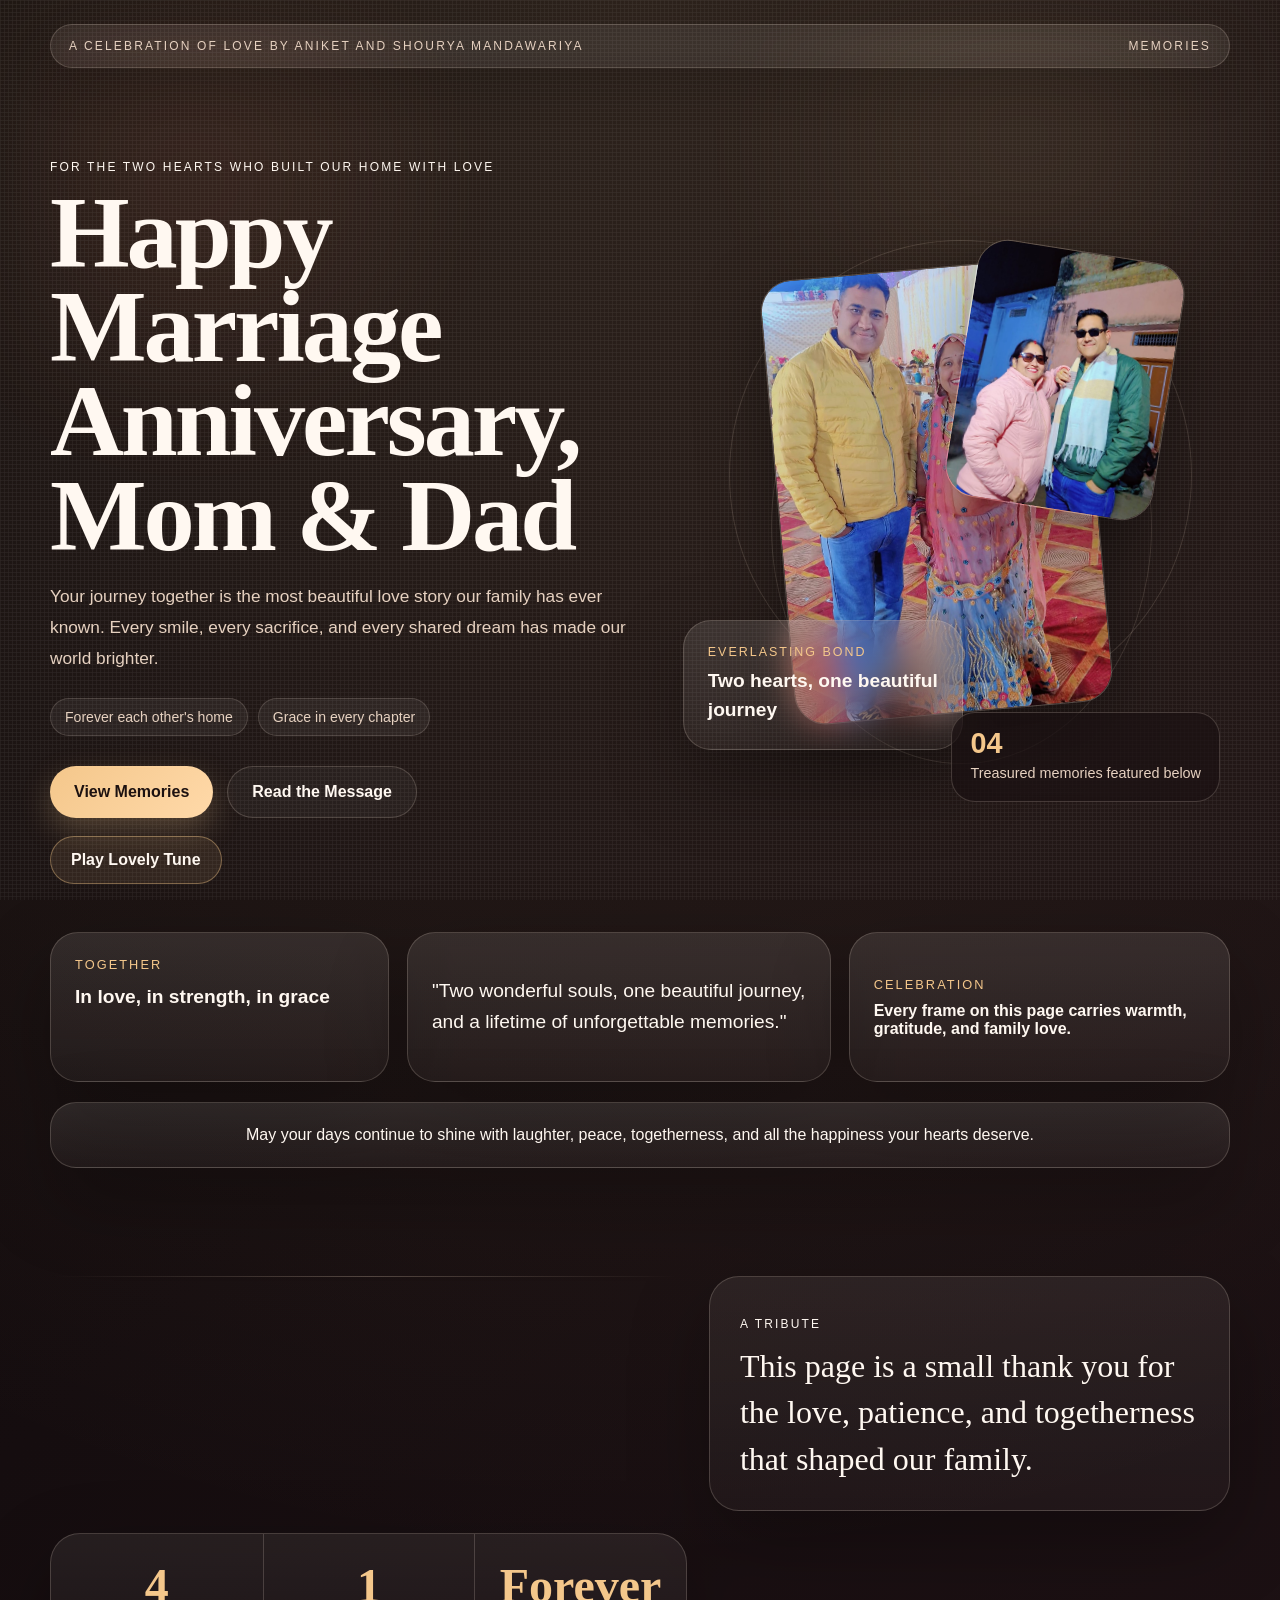
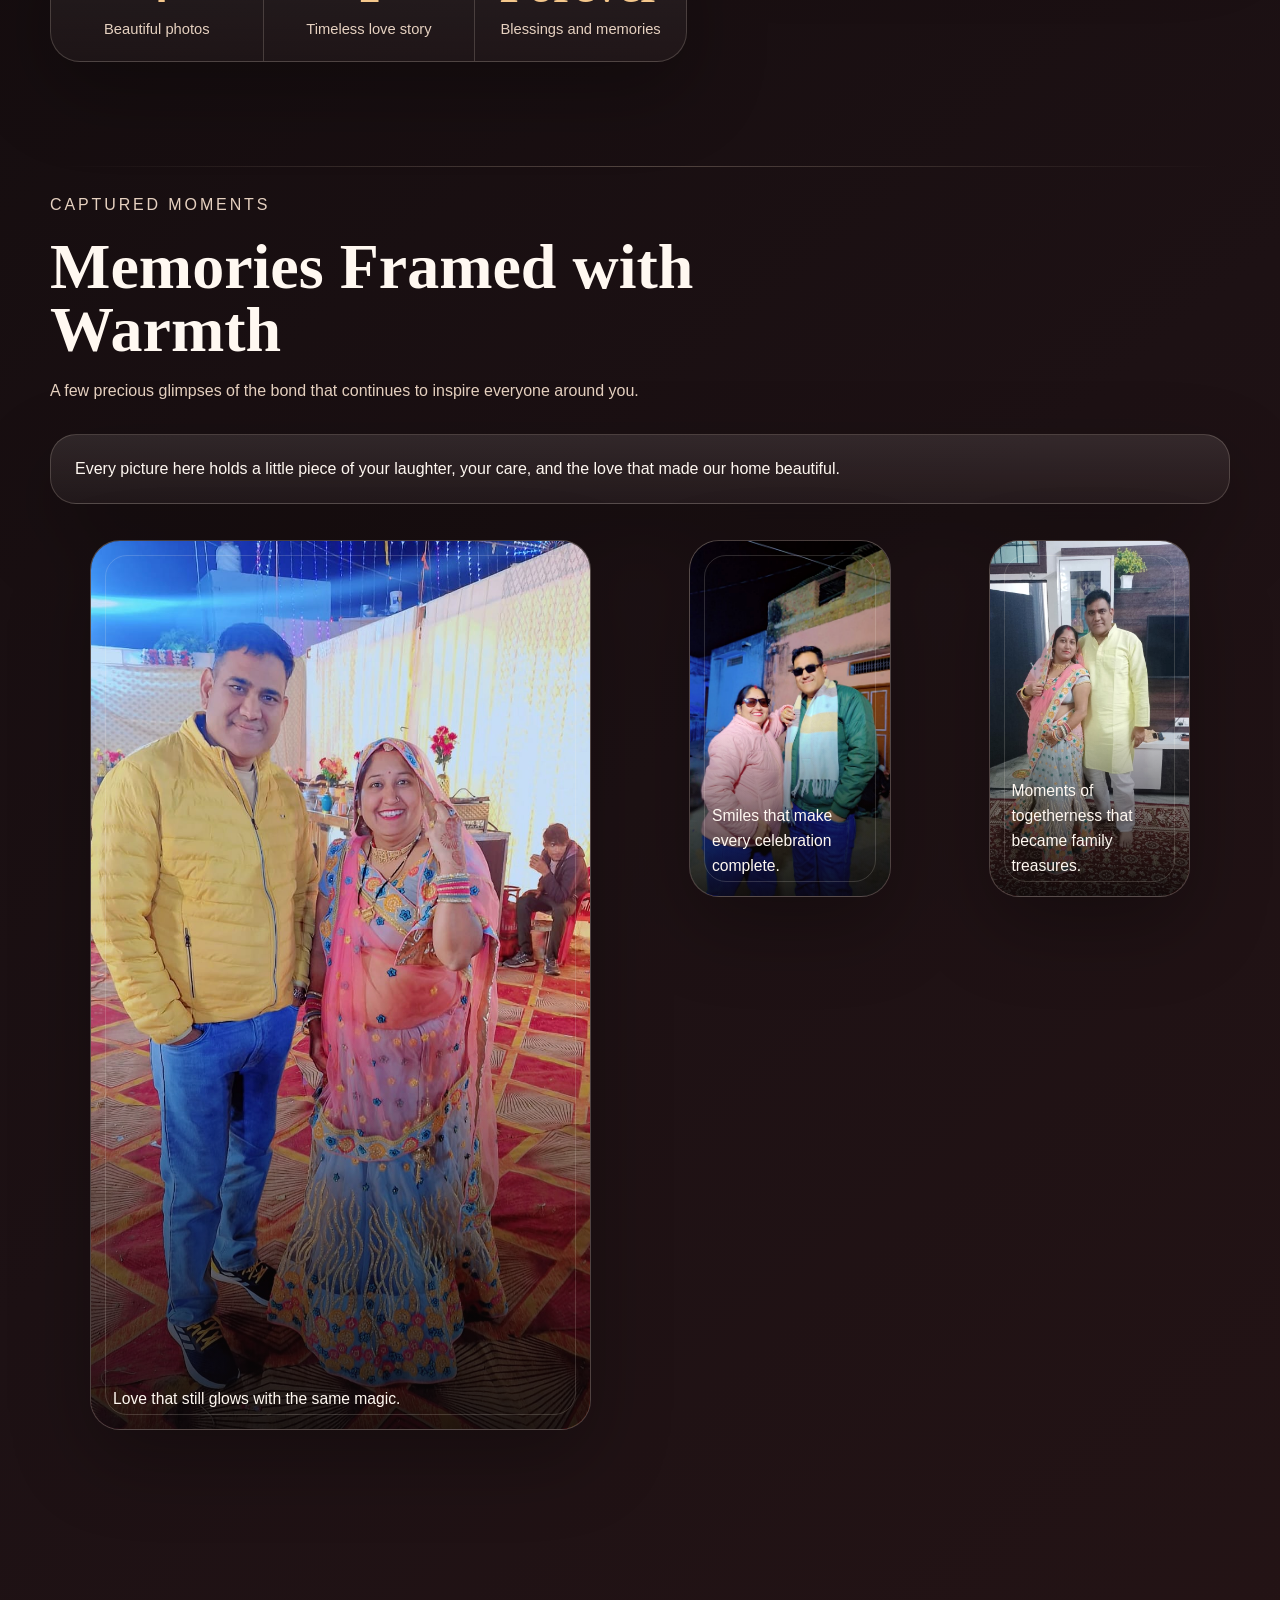
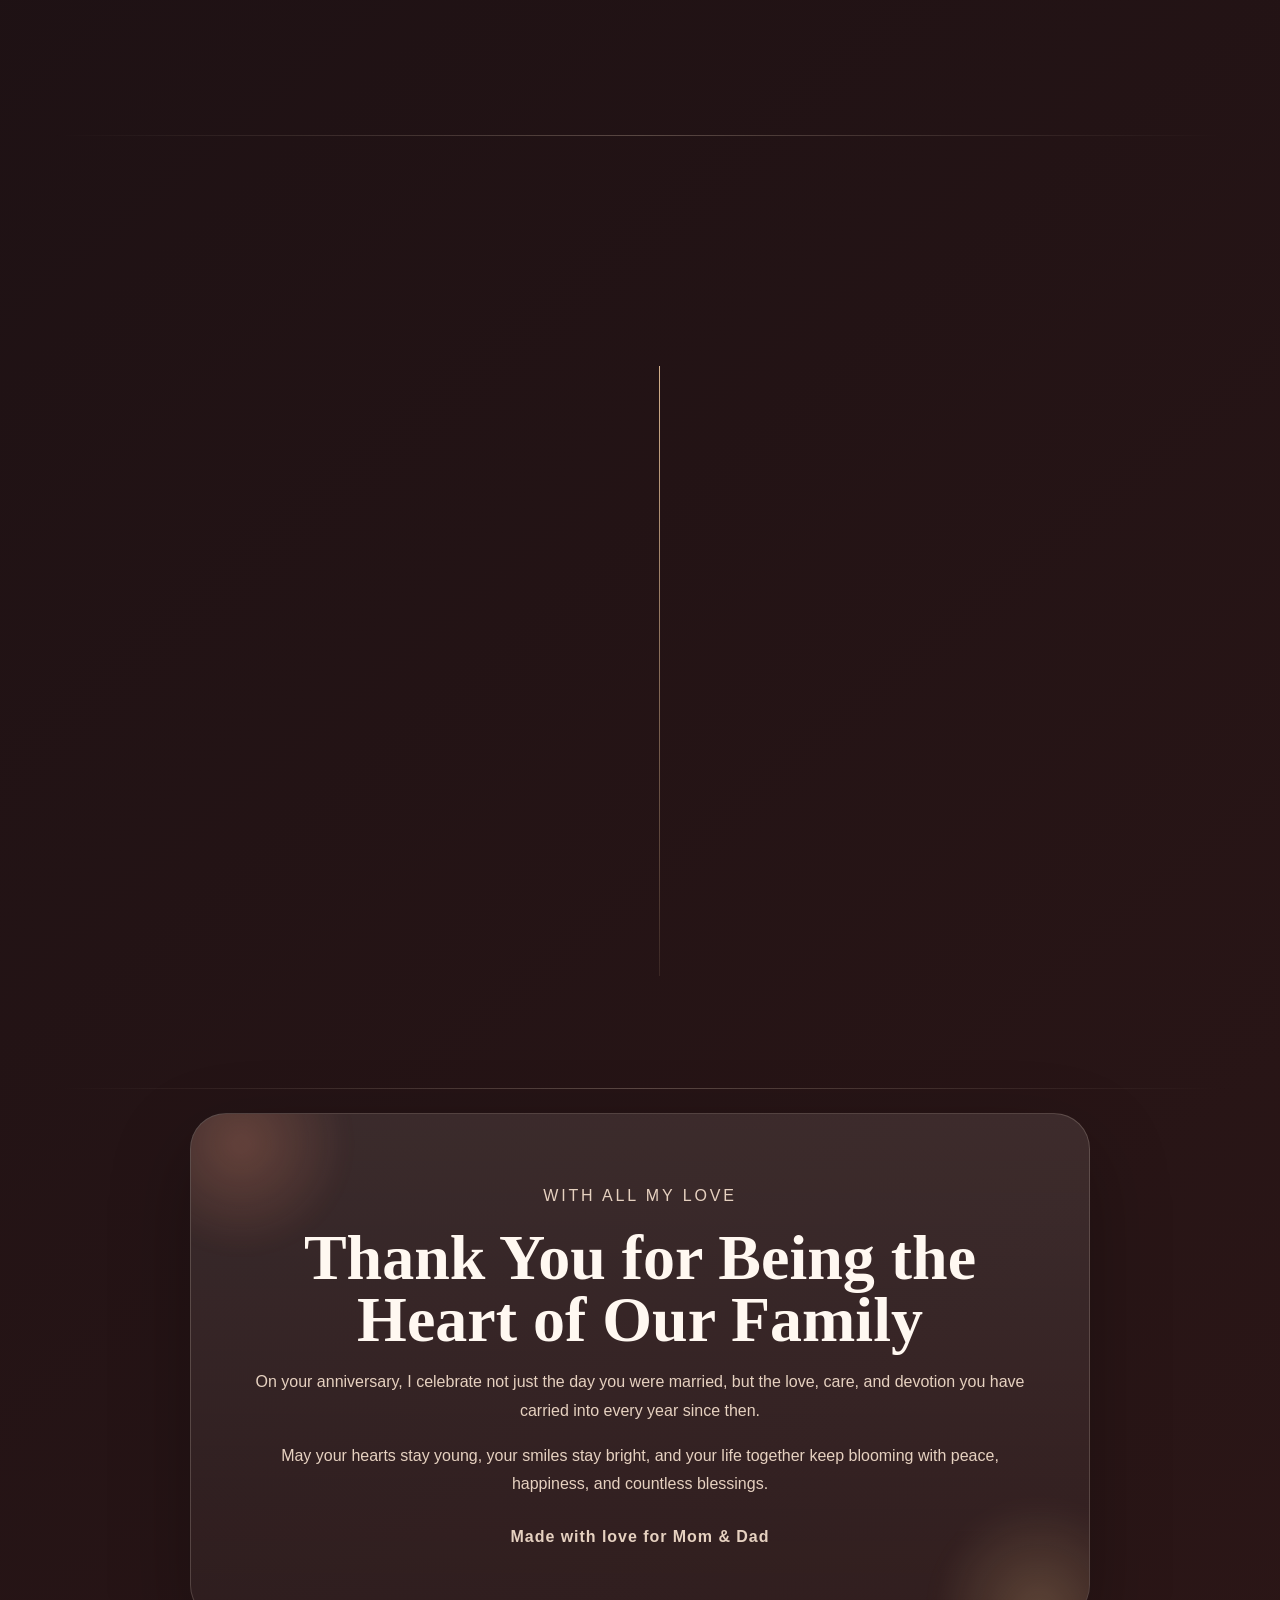
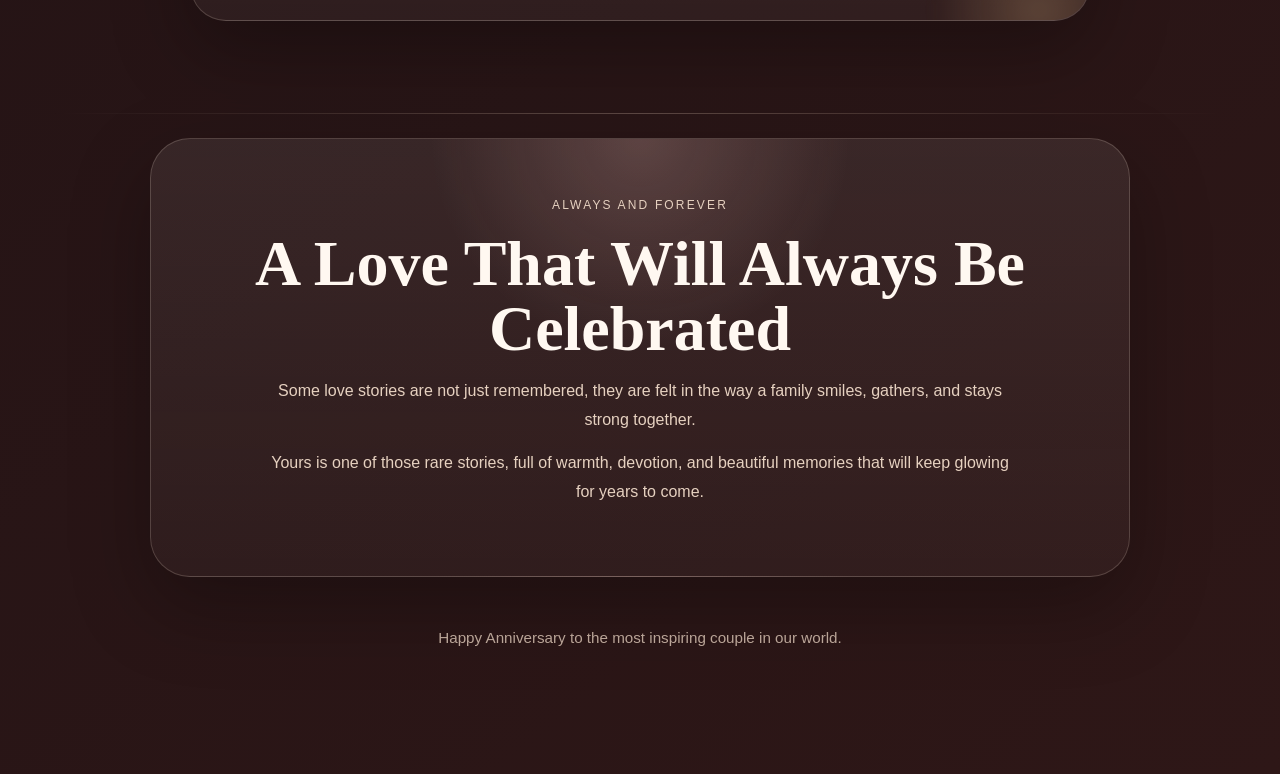
==== commit 8f91fb6e: "first" ====
--- a/index.html
+++ b/index.html
@@ -12,6 +12,14 @@
     <div class="aurora aurora-one"></div>
     <div class="aurora aurora-two"></div>
     <div class="grain"></div>
+    <div class="petals" aria-hidden="true">
+      <span class="petal petal-one"></span>
+      <span class="petal petal-two"></span>
+      <span class="petal petal-three"></span>
+      <span class="petal petal-four"></span>
+      <span class="petal petal-five"></span>
+      <span class="petal petal-six"></span>
+    </div>
 
     <header class="hero">
       <nav class="topbar">
@@ -82,6 +90,12 @@
           <strong>Every frame on this page carries warmth, gratitude, and family love.</strong>
         </article>
       </section>
+
+      <div class="blessing-strip glass-card">
+        <p>
+          May your days continue to shine with laughter, peace, togetherness, and all the happiness your hearts deserve.
+        </p>
+      </div>
     </header>
 
     <main>
@@ -210,6 +224,19 @@
           <p class="signature">Made with love for Mom & Dad</p>
         </div>
       </section>
+
+      <section class="section closing-section">
+        <div class="closing-card">
+          <p class="eyebrow">Always And Forever</p>
+          <h2>A Love That Will Always Be Celebrated</h2>
+          <p>
+            Some love stories are not just remembered, they are felt in the way a family smiles, gathers, and stays strong together.
+          </p>
+          <p>
+            Yours is one of those rare stories, full of warmth, devotion, and beautiful memories that will keep glowing for years to come.
+          </p>
+        </div>
+      </section>
     </main>
 
     <footer class="site-footer">
--- a/style.css
+++ b/style.css
@@ -42,7 +42,8 @@
 }
 
 .aurora,
-.grain {
+.grain,
+.petals {
   pointer-events: none;
   position: fixed;
   inset: 0;
@@ -72,6 +73,77 @@
     linear-gradient(90deg, rgba(255, 255, 255, 0.6) 1px, transparent 1px);
   background-size: 4px 4px;
   mix-blend-mode: soft-light;
+}
+
+.petals {
+  z-index: -1;
+  overflow: hidden;
+}
+
+.petal {
+  position: absolute;
+  width: 18px;
+  height: 28px;
+  background: linear-gradient(180deg, rgba(255, 198, 191, 0.72), rgba(244, 199, 139, 0.12));
+  border-radius: 60% 40% 65% 35%;
+  filter: blur(0.2px);
+  opacity: 0.45;
+  animation: petalFloat linear infinite;
+}
+
+.petal::after {
+  content: "";
+  position: absolute;
+  inset: 2px;
+  border-radius: inherit;
+  background: rgba(255, 248, 241, 0.22);
+}
+
+.petal-one {
+  left: 6%;
+  top: -6%;
+  animation-duration: 18s;
+}
+
+.petal-two {
+  left: 22%;
+  top: -12%;
+  width: 14px;
+  height: 22px;
+  animation-duration: 22s;
+  animation-delay: -4s;
+}
+
+.petal-three {
+  left: 46%;
+  top: -10%;
+  animation-duration: 20s;
+  animation-delay: -8s;
+}
+
+.petal-four {
+  left: 64%;
+  top: -8%;
+  width: 16px;
+  height: 24px;
+  animation-duration: 24s;
+  animation-delay: -6s;
+}
+
+.petal-five {
+  left: 82%;
+  top: -14%;
+  animation-duration: 19s;
+  animation-delay: -11s;
+}
+
+.petal-six {
+  left: 92%;
+  top: -9%;
+  width: 13px;
+  height: 20px;
+  animation-duration: 21s;
+  animation-delay: -14s;
 }
 
 .hero,
@@ -367,6 +439,20 @@
   justify-content: center;
 }
 
+.blessing-strip {
+  margin-top: 20px;
+  padding: 18px 24px;
+  border-radius: 26px;
+  text-align: center;
+}
+
+.blessing-strip p {
+  margin: 0;
+  color: var(--text);
+  line-height: 1.75;
+  font-size: 1rem;
+}
+
 .section {
   padding: 52px 0;
 }
@@ -626,6 +712,37 @@
   color: var(--accent);
   font-weight: 800;
   letter-spacing: 0.06em;
+}
+
+.closing-section {
+  padding-top: 8px;
+}
+
+.closing-card {
+  max-width: 980px;
+  margin: 0 auto;
+  padding: clamp(28px, 5vw, 56px);
+  text-align: center;
+  border: 1px solid rgba(255, 237, 221, 0.18);
+  border-radius: 40px;
+  background:
+    radial-gradient(circle at top, rgba(255, 198, 191, 0.18), transparent 32%),
+    linear-gradient(180deg, rgba(255, 250, 246, 0.08), rgba(255, 250, 246, 0.03));
+  box-shadow: var(--shadow);
+}
+
+.closing-card h2 {
+  margin: 10px 0 16px;
+  font-family: Georgia, "Times New Roman", serif;
+  font-size: clamp(2.2rem, 5vw, 4rem);
+  line-height: 1.02;
+}
+
+.closing-card p {
+  max-width: 760px;
+  margin: 0 auto 14px;
+  color: var(--muted);
+  line-height: 1.8;
 }
 
 .site-footer {
@@ -707,6 +824,15 @@
   }
 }
 
+@keyframes petalFloat {
+  0% {
+    transform: translate3d(0, 0, 0) rotate(0deg);
+  }
+  100% {
+    transform: translate3d(-30px, 115vh, 0) rotate(300deg);
+  }
+}
+
 @media (max-width: 960px) {
   .hero-cards,
   .hero-layout,
@@ -739,6 +865,10 @@
   .hero-content {
     padding-top: 60px;
   }
+
+  .closing-card {
+    border-radius: 32px;
+  }
 }
 
 @media (max-width: 640px) {
@@ -783,6 +913,10 @@
     border-radius: 28px;
   }
 
+  .closing-card {
+    border-radius: 28px;
+  }
+
   .intro-stats {
     grid-template-columns: 1fr;
   }
@@ -827,4 +961,8 @@
   .mobile-dock {
     display: grid;
   }
-}
+
+  .petal {
+    opacity: 0.32;
+  }
+}
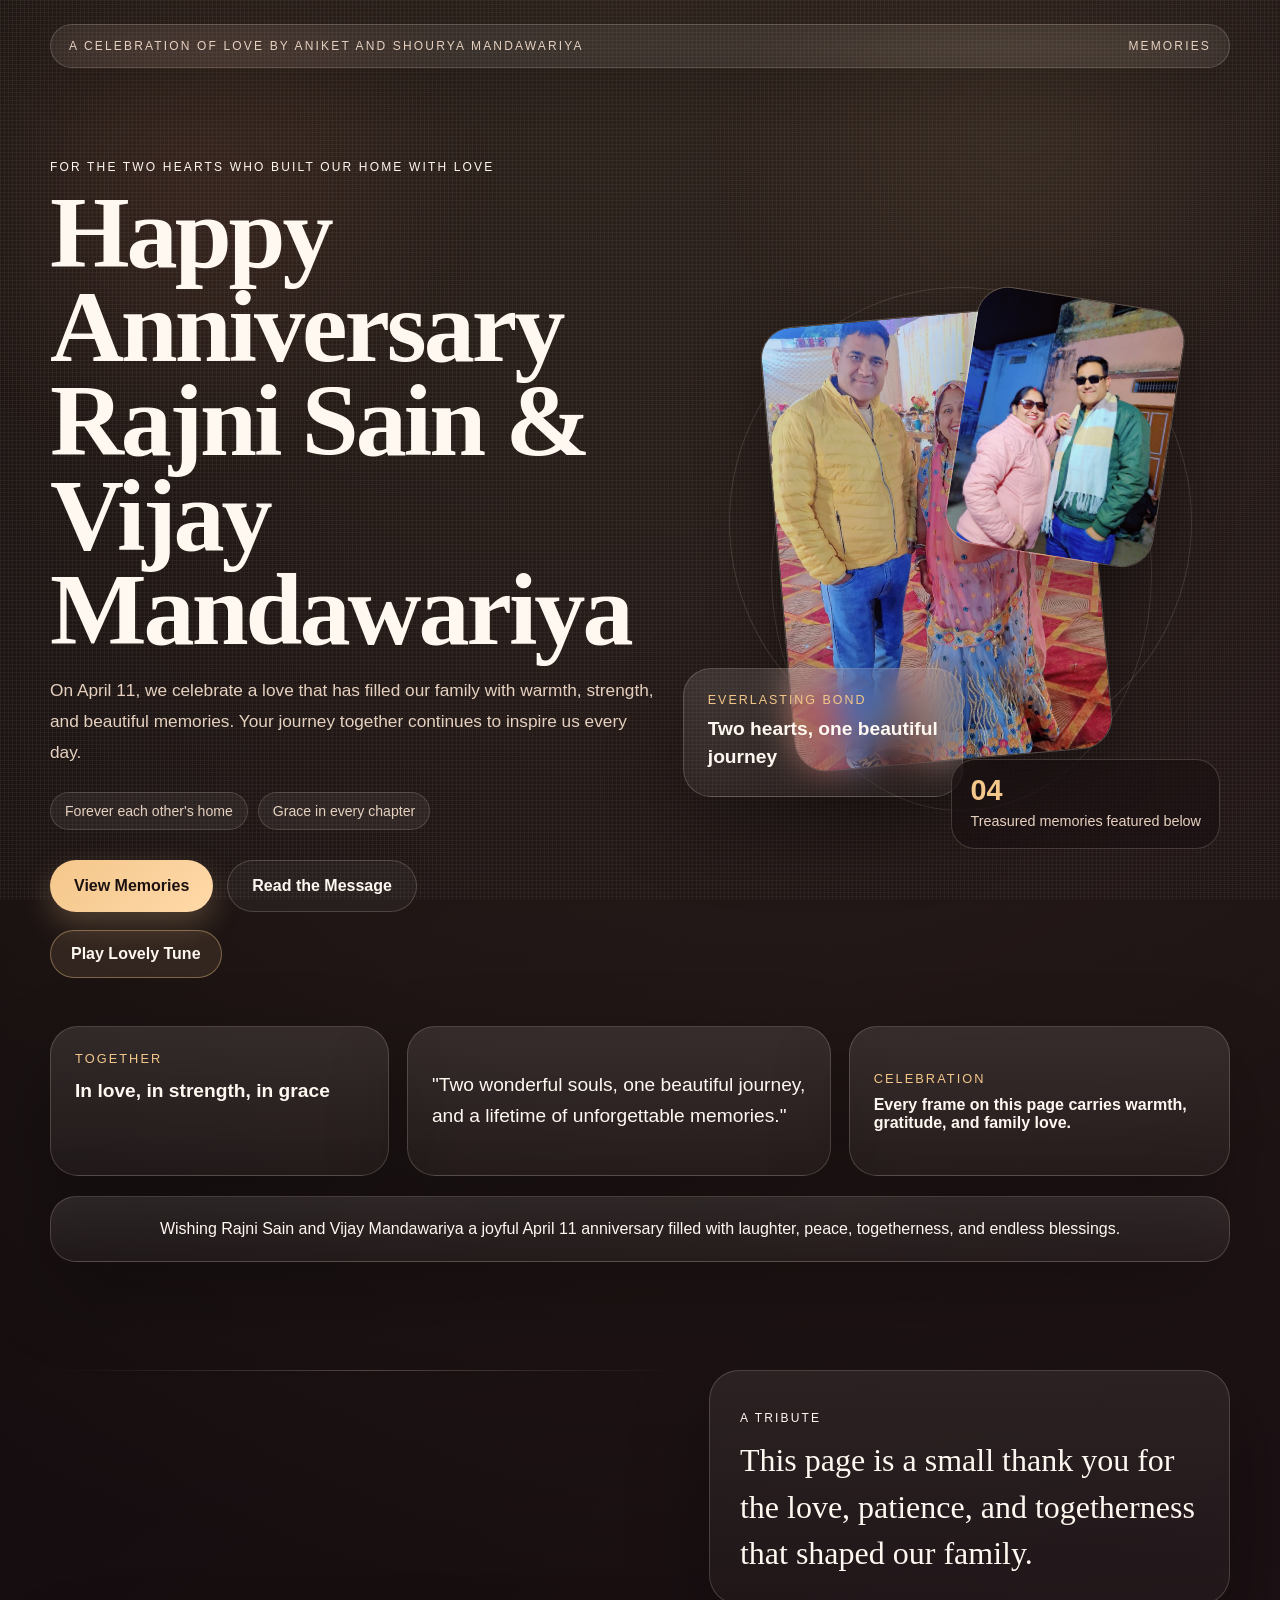
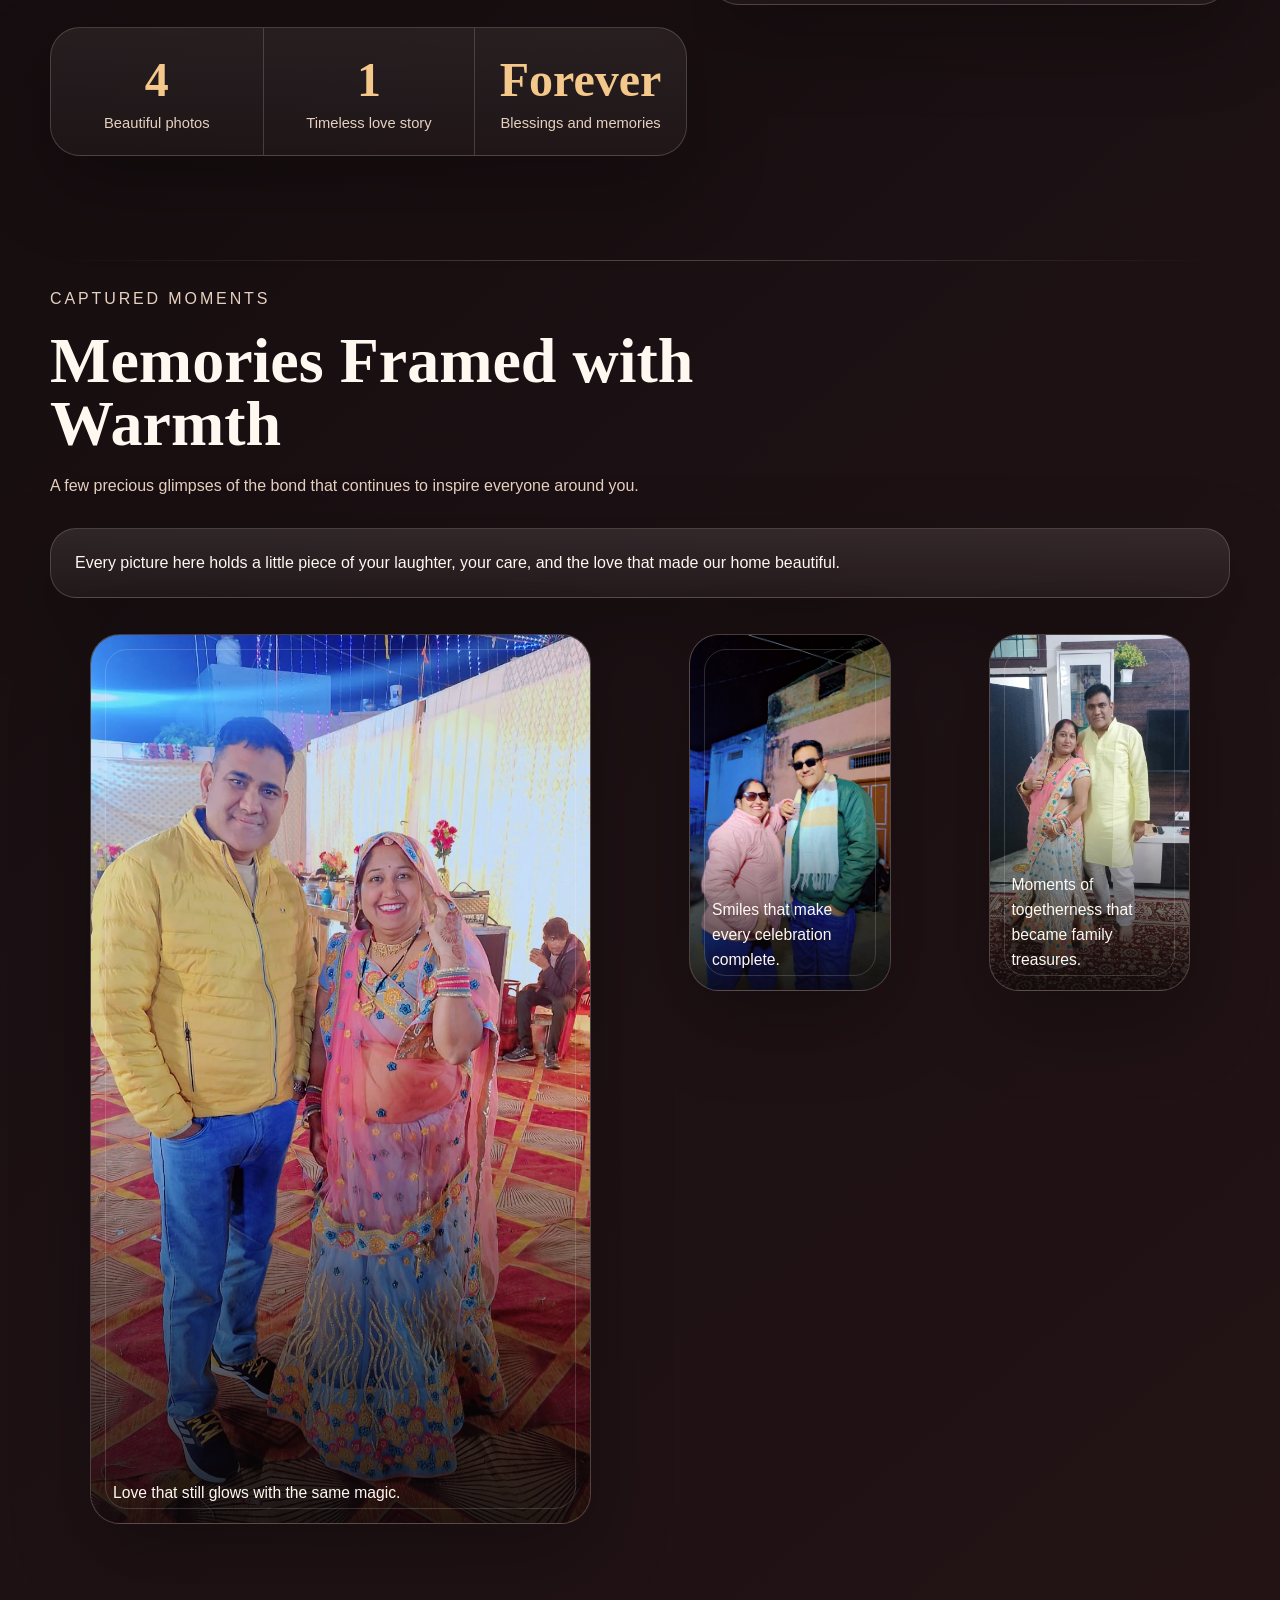
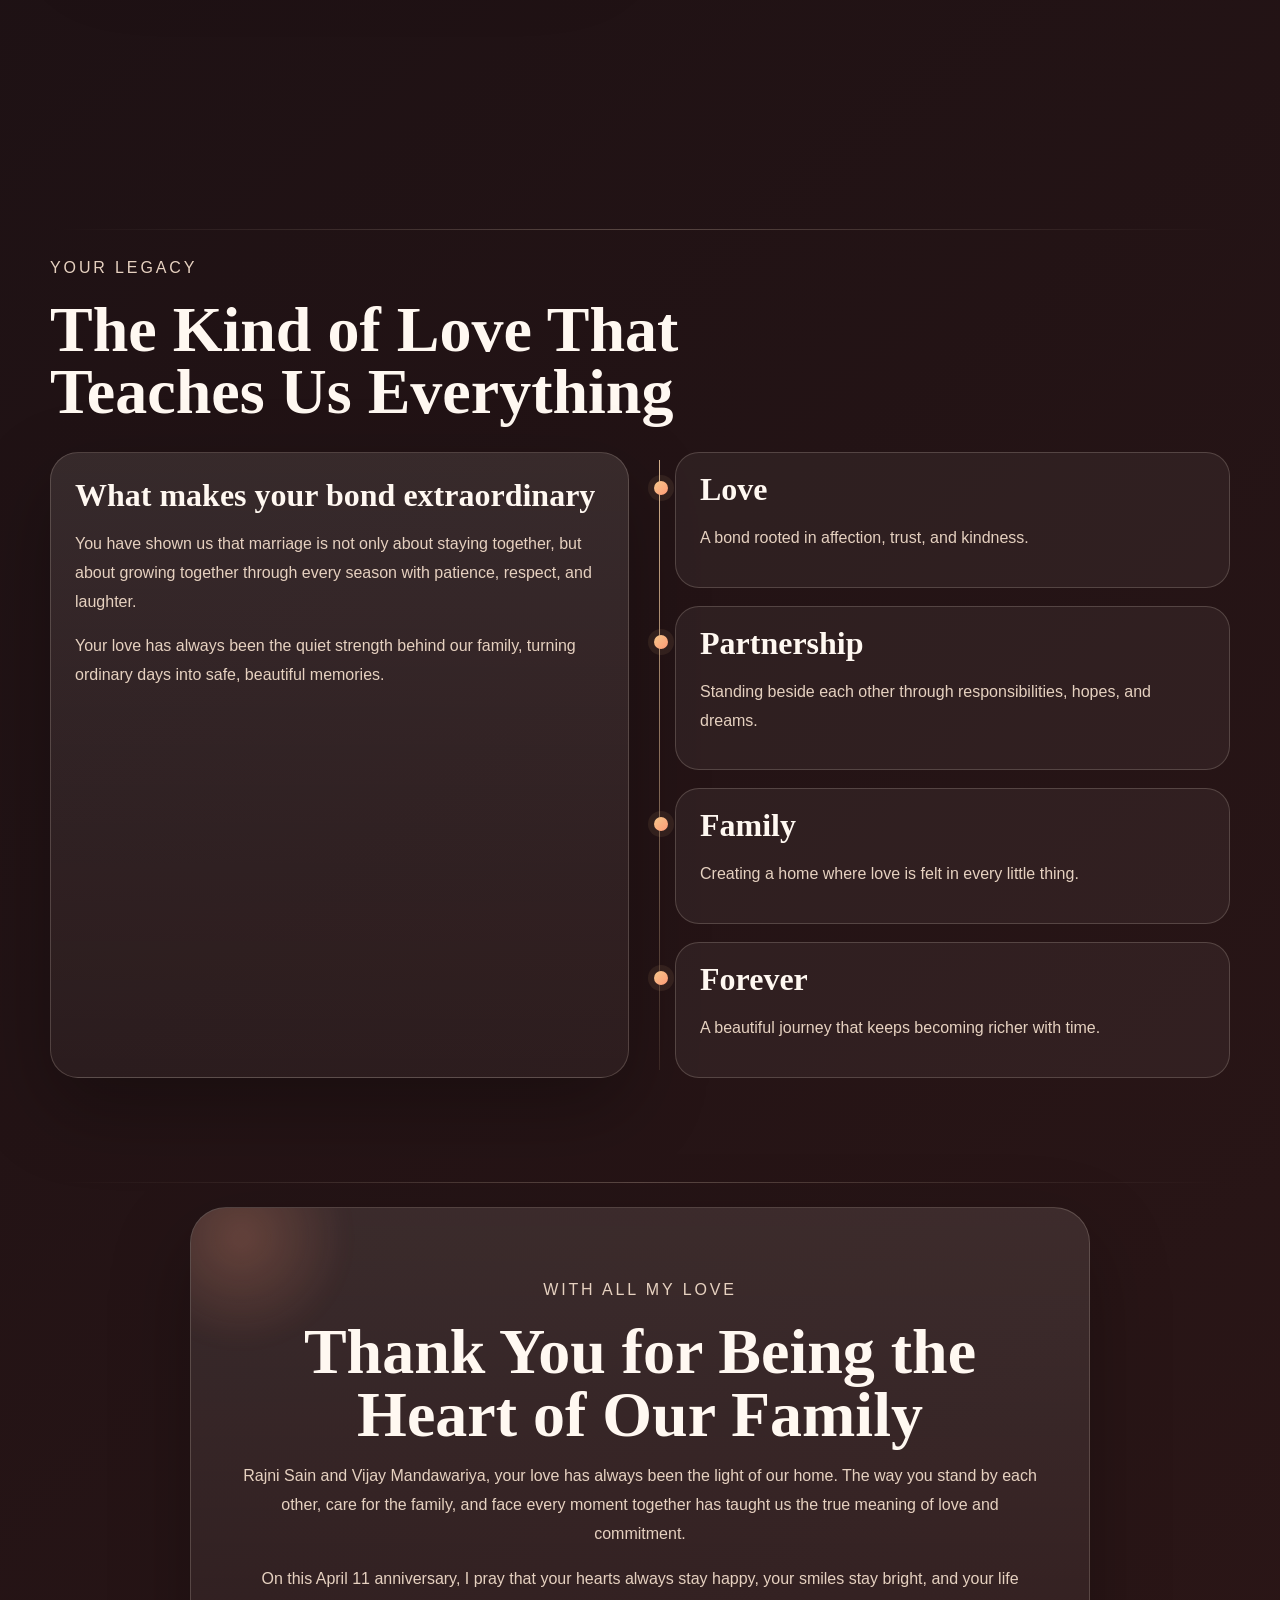
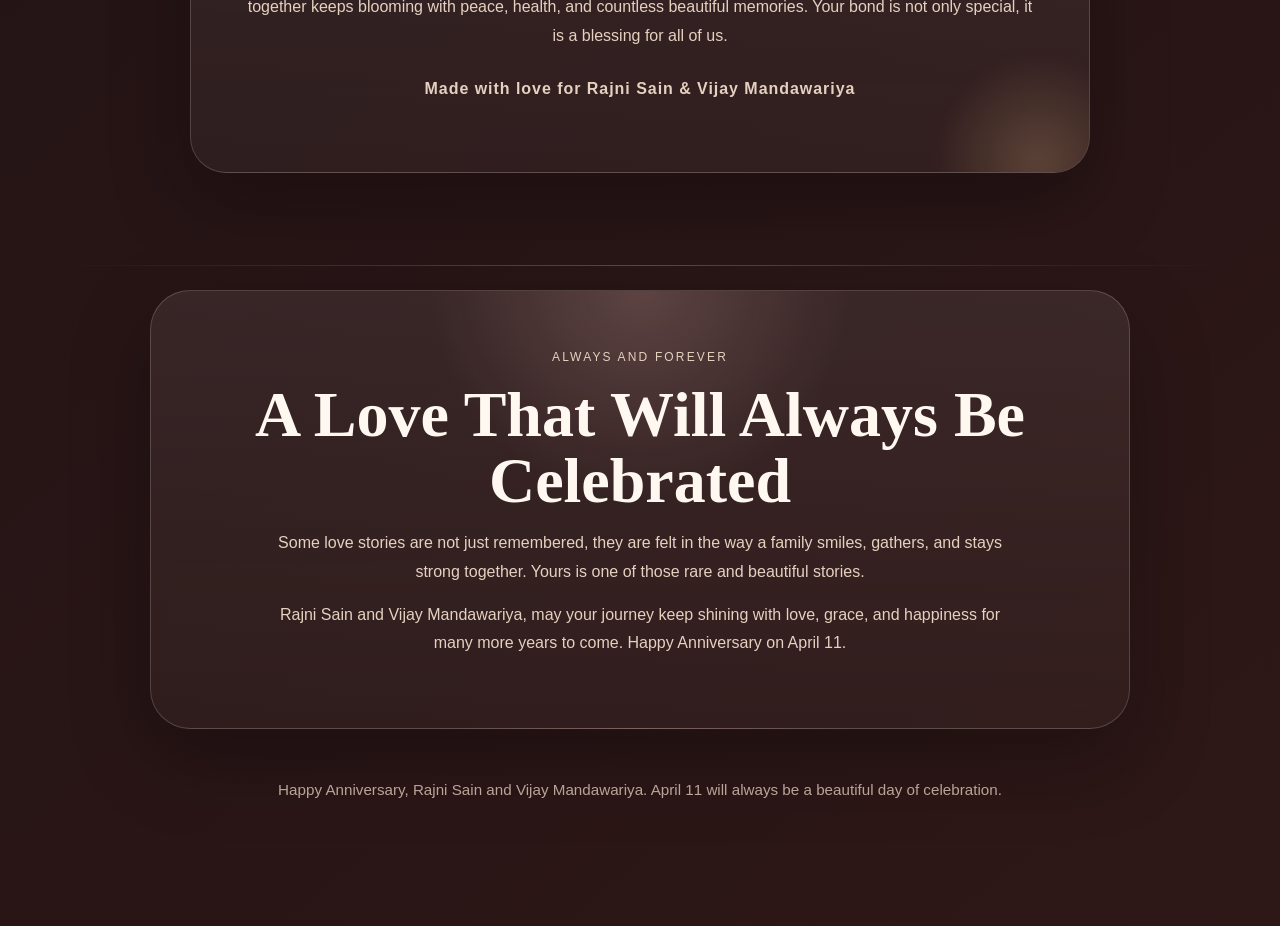
==== commit 0ebfcbd5: "first" ====
--- a/index.html
+++ b/index.html
@@ -30,10 +30,10 @@
       <div class="hero-layout">
         <div class="hero-content">
           <p class="eyebrow">For the two hearts who built our home with love</p>
-          <h1>Happy Marriage Anniversary, Mom & Dad</h1>
+          <h1>Happy Anniversary Rajni Sain & Vijay Mandawariya</h1>
           <p class="hero-copy">
-            Your journey together is the most beautiful love story our family has ever known.
-            Every smile, every sacrifice, and every shared dream has made our world brighter.
+            On April 11, we celebrate a love that has filled our family with warmth, strength,
+            and beautiful memories. Your journey together continues to inspire us every day.
           </p>
 
           <div class="hero-ribbon">
@@ -93,7 +93,7 @@
 
       <div class="blessing-strip glass-card">
         <p>
-          May your days continue to shine with laughter, peace, togetherness, and all the happiness your hearts deserve.
+          Wishing Rajni Sain and Vijay Mandawariya a joyful April 11 anniversary filled with laughter, peace, togetherness, and endless blessings.
         </p>
       </div>
     </header>
@@ -214,14 +214,16 @@
           <p class="eyebrow">With All My Love</p>
           <h2>Thank You for Being the Heart of Our Family</h2>
           <p>
-            On your anniversary, I celebrate not just the day you were married, but the love,
-            care, and devotion you have carried into every year since then.
-          </p>
-          <p>
-            May your hearts stay young, your smiles stay bright, and your life together keep
-            blooming with peace, happiness, and countless blessings.
-          </p>
-          <p class="signature">Made with love for Mom & Dad</p>
+            Rajni Sain and Vijay Mandawariya, your love has always been the light of our home.
+            The way you stand by each other, care for the family, and face every moment together
+            has taught us the true meaning of love and commitment.
+          </p>
+          <p>
+            On this April 11 anniversary, I pray that your hearts always stay happy, your smiles
+            stay bright, and your life together keeps blooming with peace, health, and countless
+            beautiful memories. Your bond is not only special, it is a blessing for all of us.
+          </p>
+          <p class="signature">Made with love for Rajni Sain & Vijay Mandawariya</p>
         </div>
       </section>
 
@@ -230,17 +232,19 @@
           <p class="eyebrow">Always And Forever</p>
           <h2>A Love That Will Always Be Celebrated</h2>
           <p>
-            Some love stories are not just remembered, they are felt in the way a family smiles, gathers, and stays strong together.
-          </p>
-          <p>
-            Yours is one of those rare stories, full of warmth, devotion, and beautiful memories that will keep glowing for years to come.
+            Some love stories are not just remembered, they are felt in the way a family smiles,
+            gathers, and stays strong together. Yours is one of those rare and beautiful stories.
+          </p>
+          <p>
+            Rajni Sain and Vijay Mandawariya, may your journey keep shining with love, grace,
+            and happiness for many more years to come. Happy Anniversary on April 11.
           </p>
         </div>
       </section>
     </main>
 
     <footer class="site-footer">
-      <p>Happy Anniversary to the most inspiring couple in our world.</p>
+      <p>Happy Anniversary, Rajni Sain and Vijay Mandawariya. April 11 will always be a beautiful day of celebration.</p>
     </footer>
 
     <div class="mobile-dock">
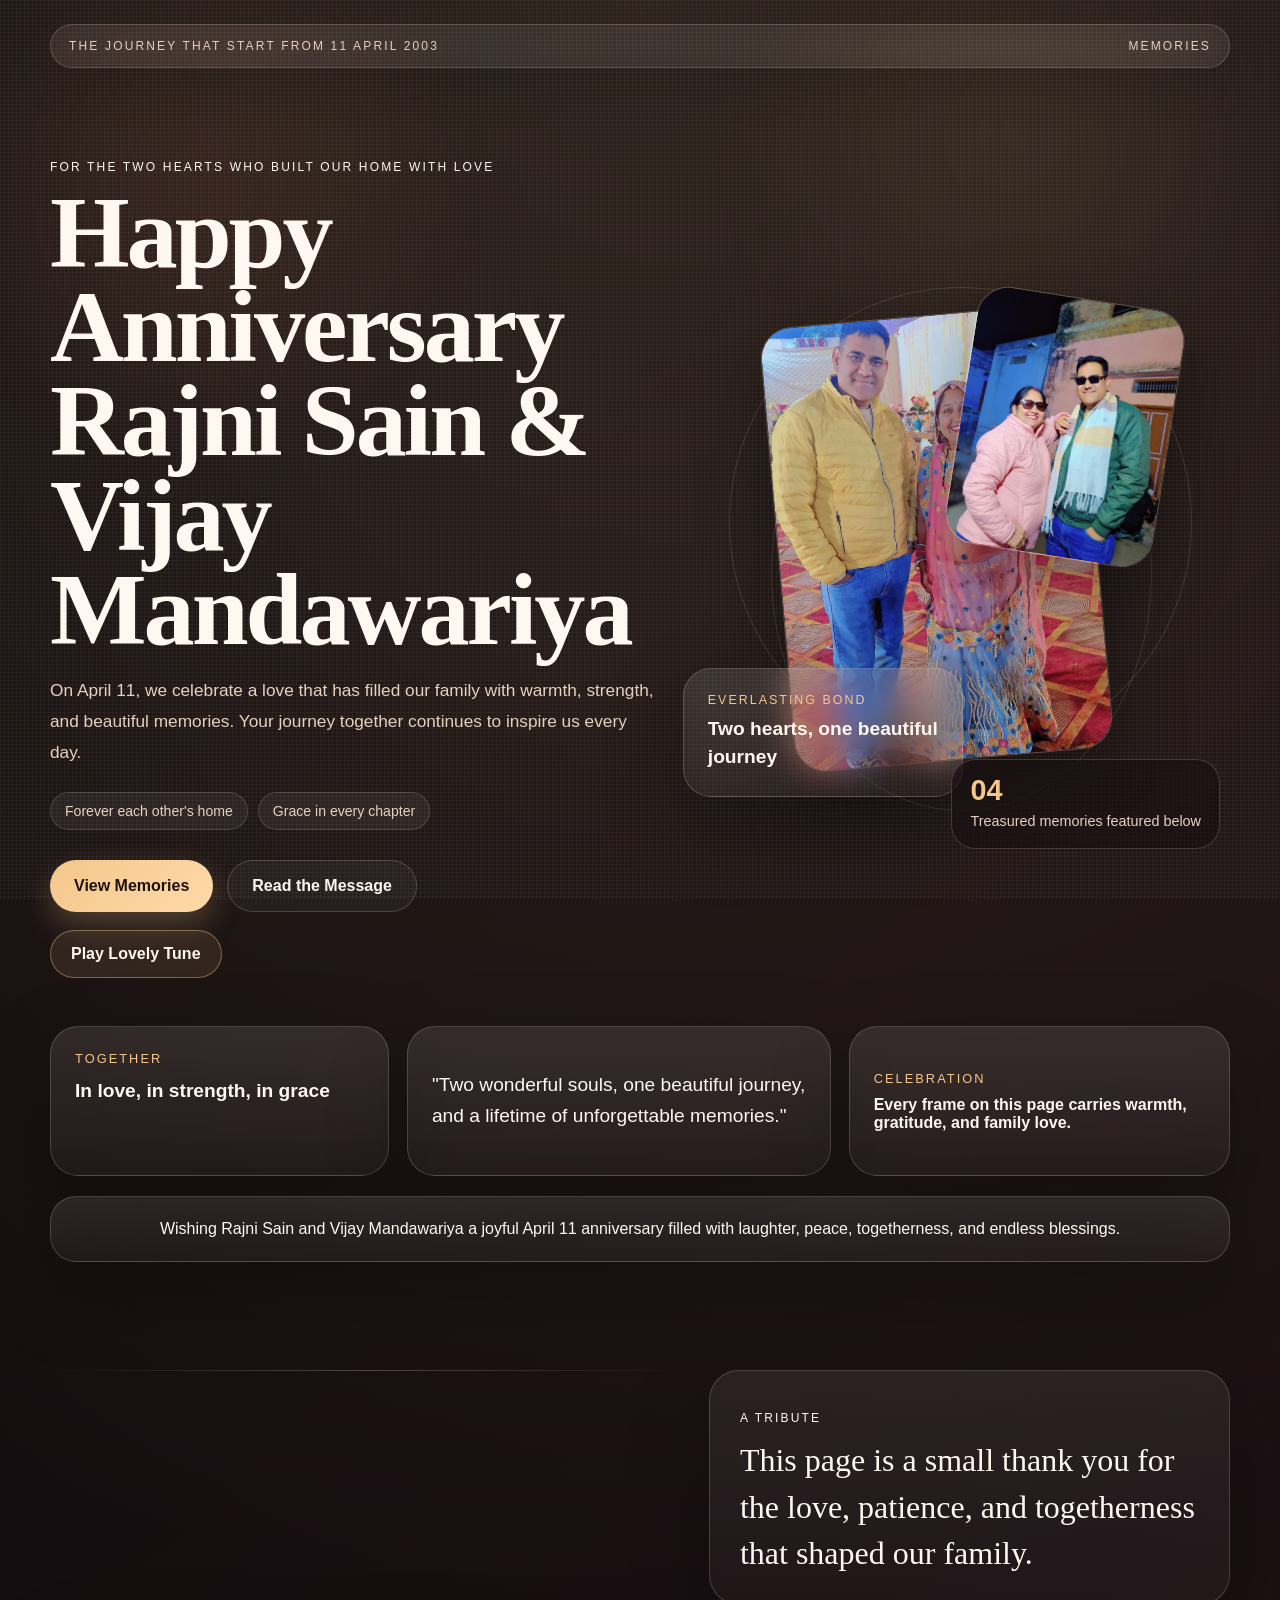
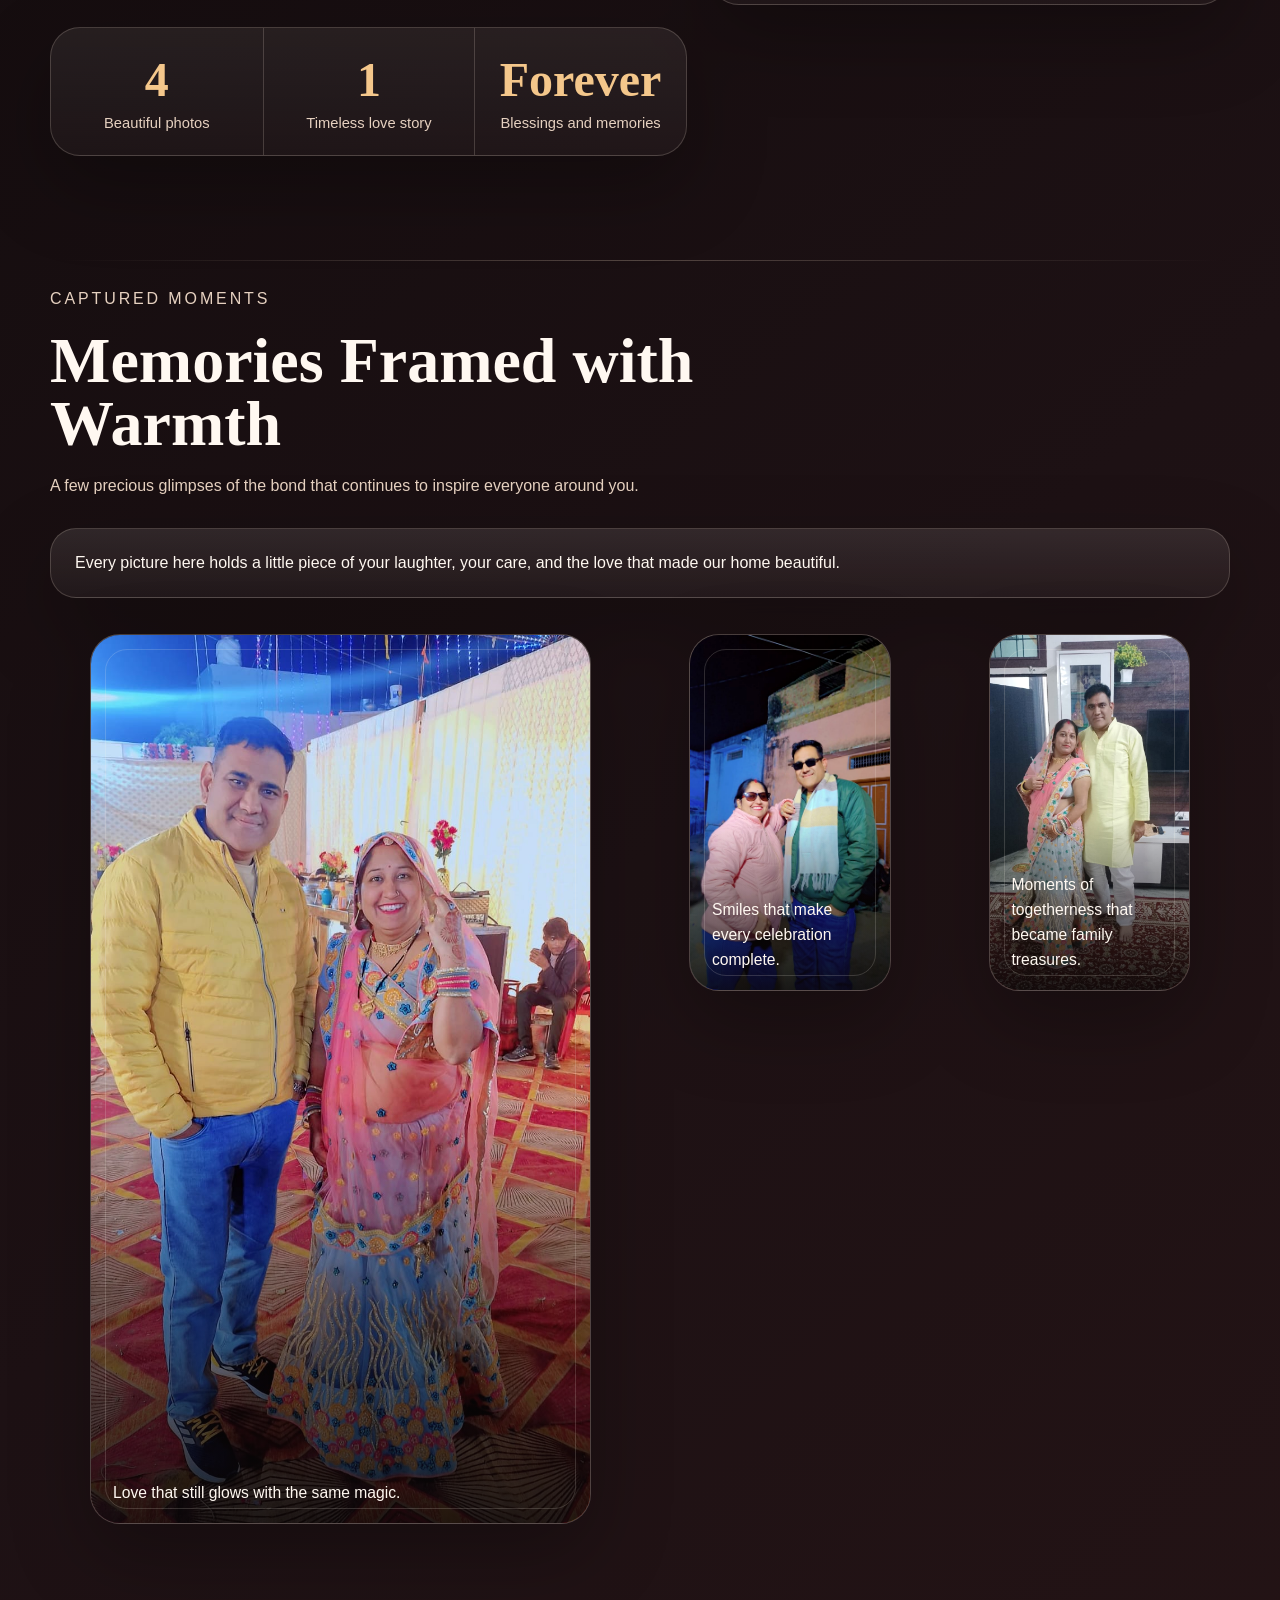
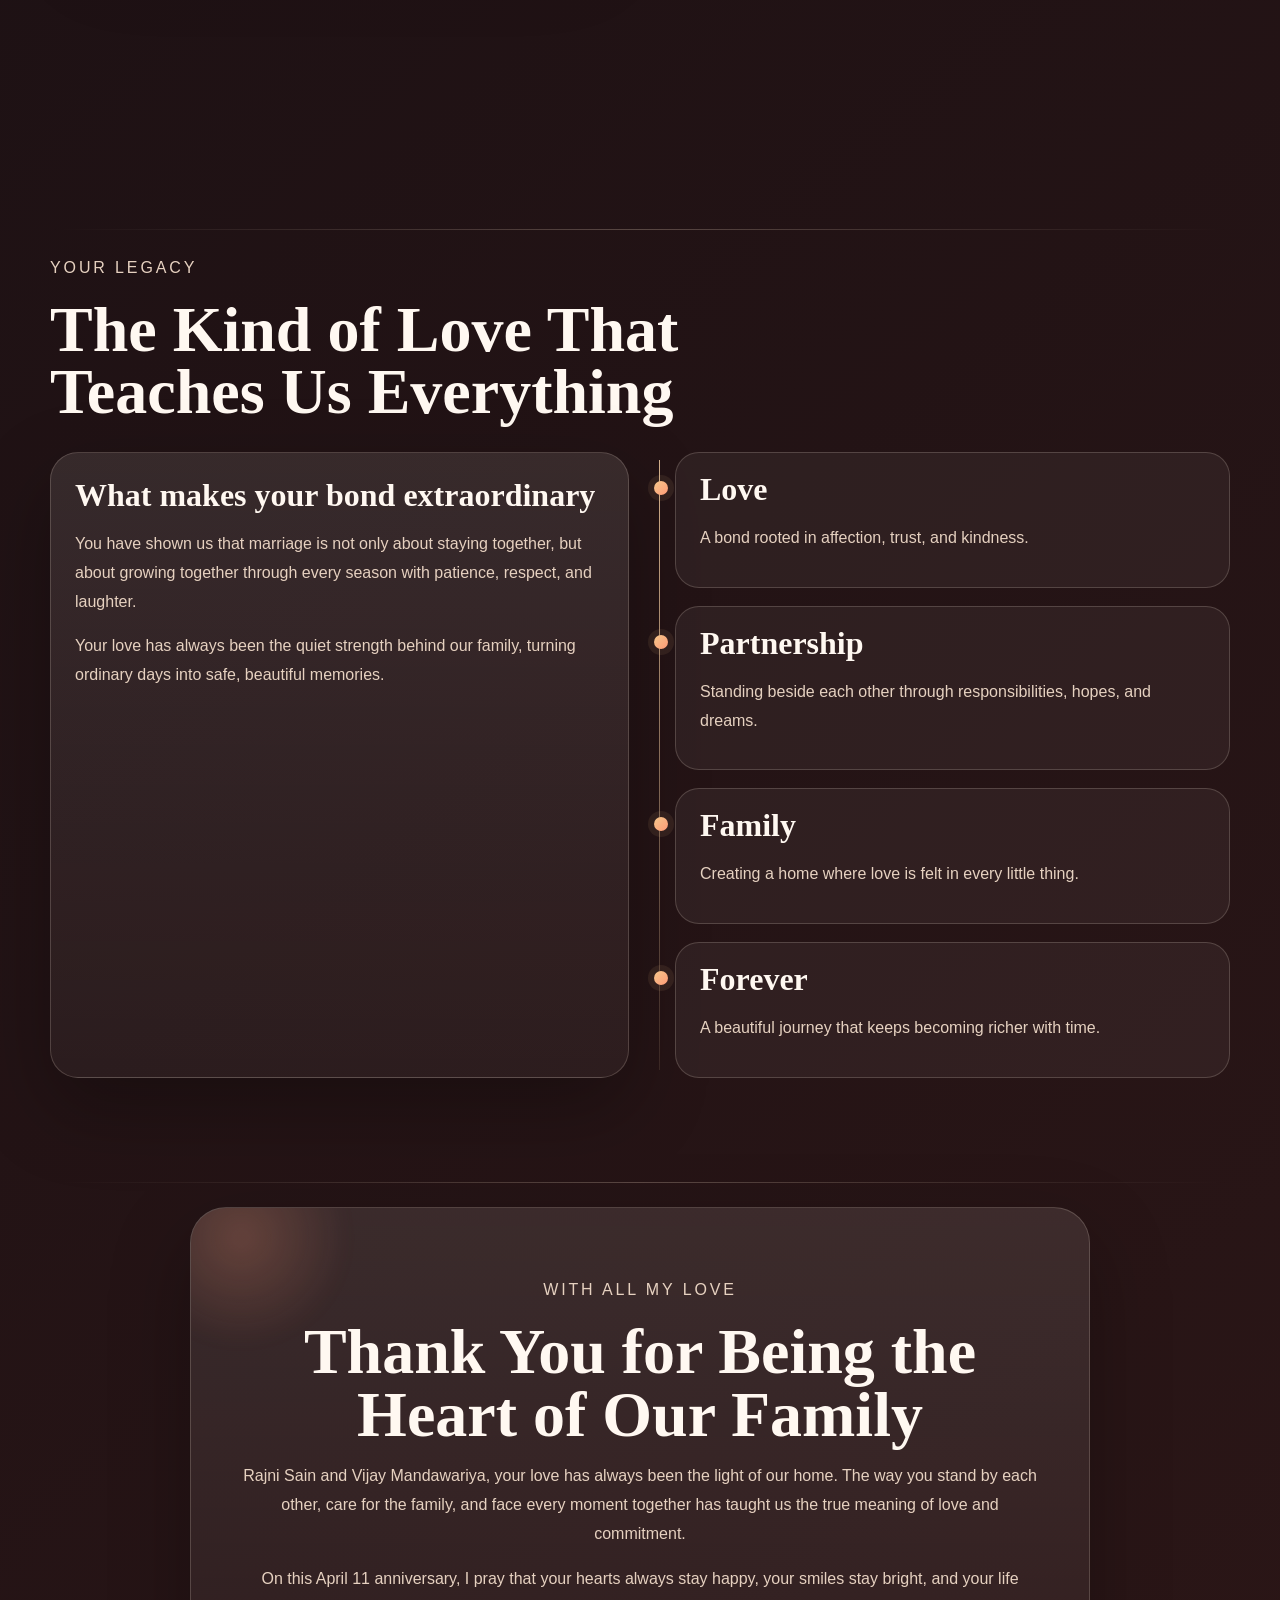
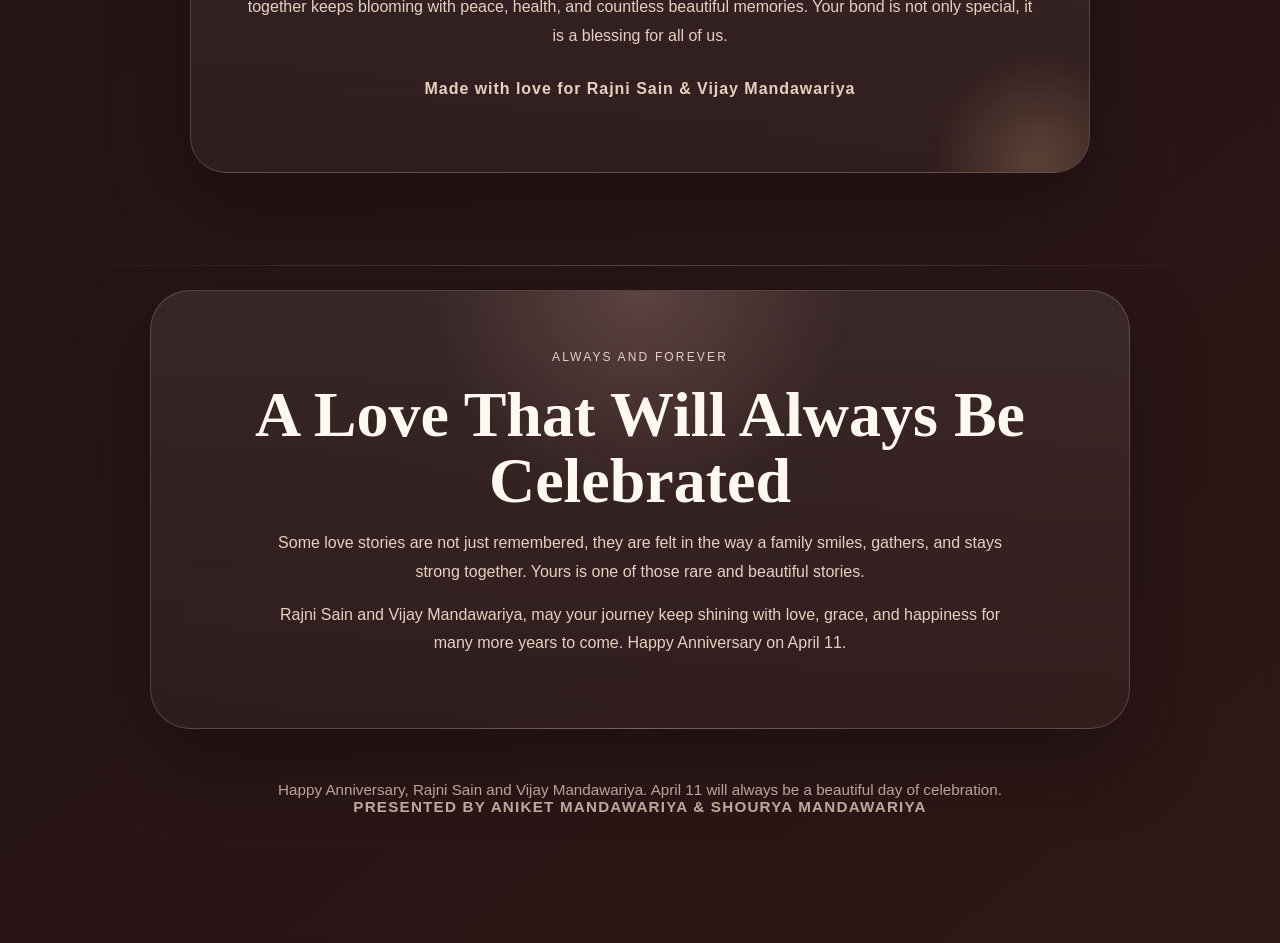
==== commit d902cd17: "first" ====
--- a/index.html
+++ b/index.html
@@ -23,7 +23,7 @@
 
     <header class="hero">
       <nav class="topbar">
-        <span class="brand">A Celebration of Love by Aniket and Shourya Mandawariya</span>
+        <span class="brand">The journey that start from 11 April 2003</span>
         <a class="top-link" href="#gallery">Memories</a>
       </nav>
 
@@ -245,6 +245,7 @@
 
     <footer class="site-footer">
       <p>Happy Anniversary, Rajni Sain and Vijay Mandawariya. April 11 will always be a beautiful day of celebration.</p>
+      <p class="presented-by">Presented by Aniket Mandawariya & Shourya Mandawariya</p>
     </footer>
 
     <div class="mobile-dock">
--- a/style.css
+++ b/style.css
@@ -756,6 +756,15 @@
   margin: 0;
   color: rgba(230, 209, 192, 0.82);
   font-size: 0.95rem;
+}
+
+.presented-by {
+  margin-top: 10px;
+  color: var(--accent);
+  font-weight: 700;
+  letter-spacing: 0.08em;
+  text-transform: uppercase;
+  font-size: 0.8rem;
 }
 
 .mobile-dock {
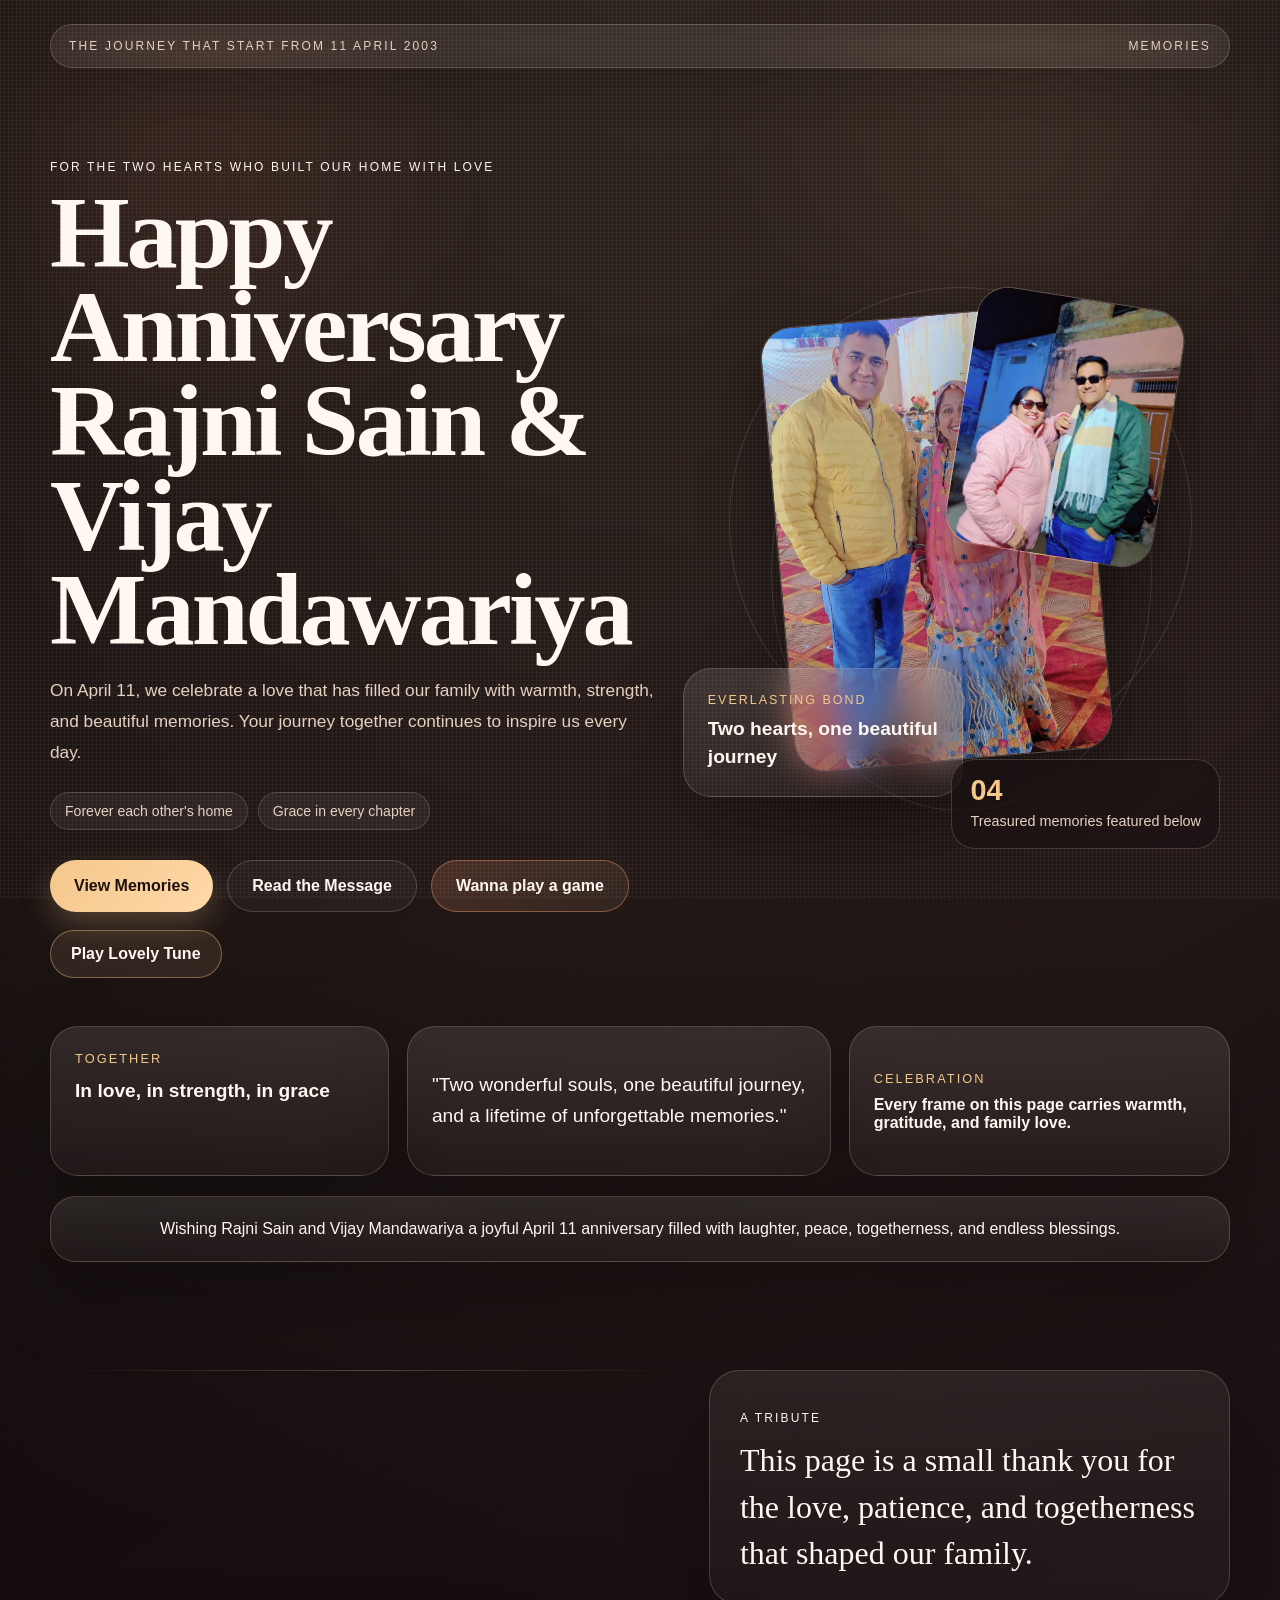
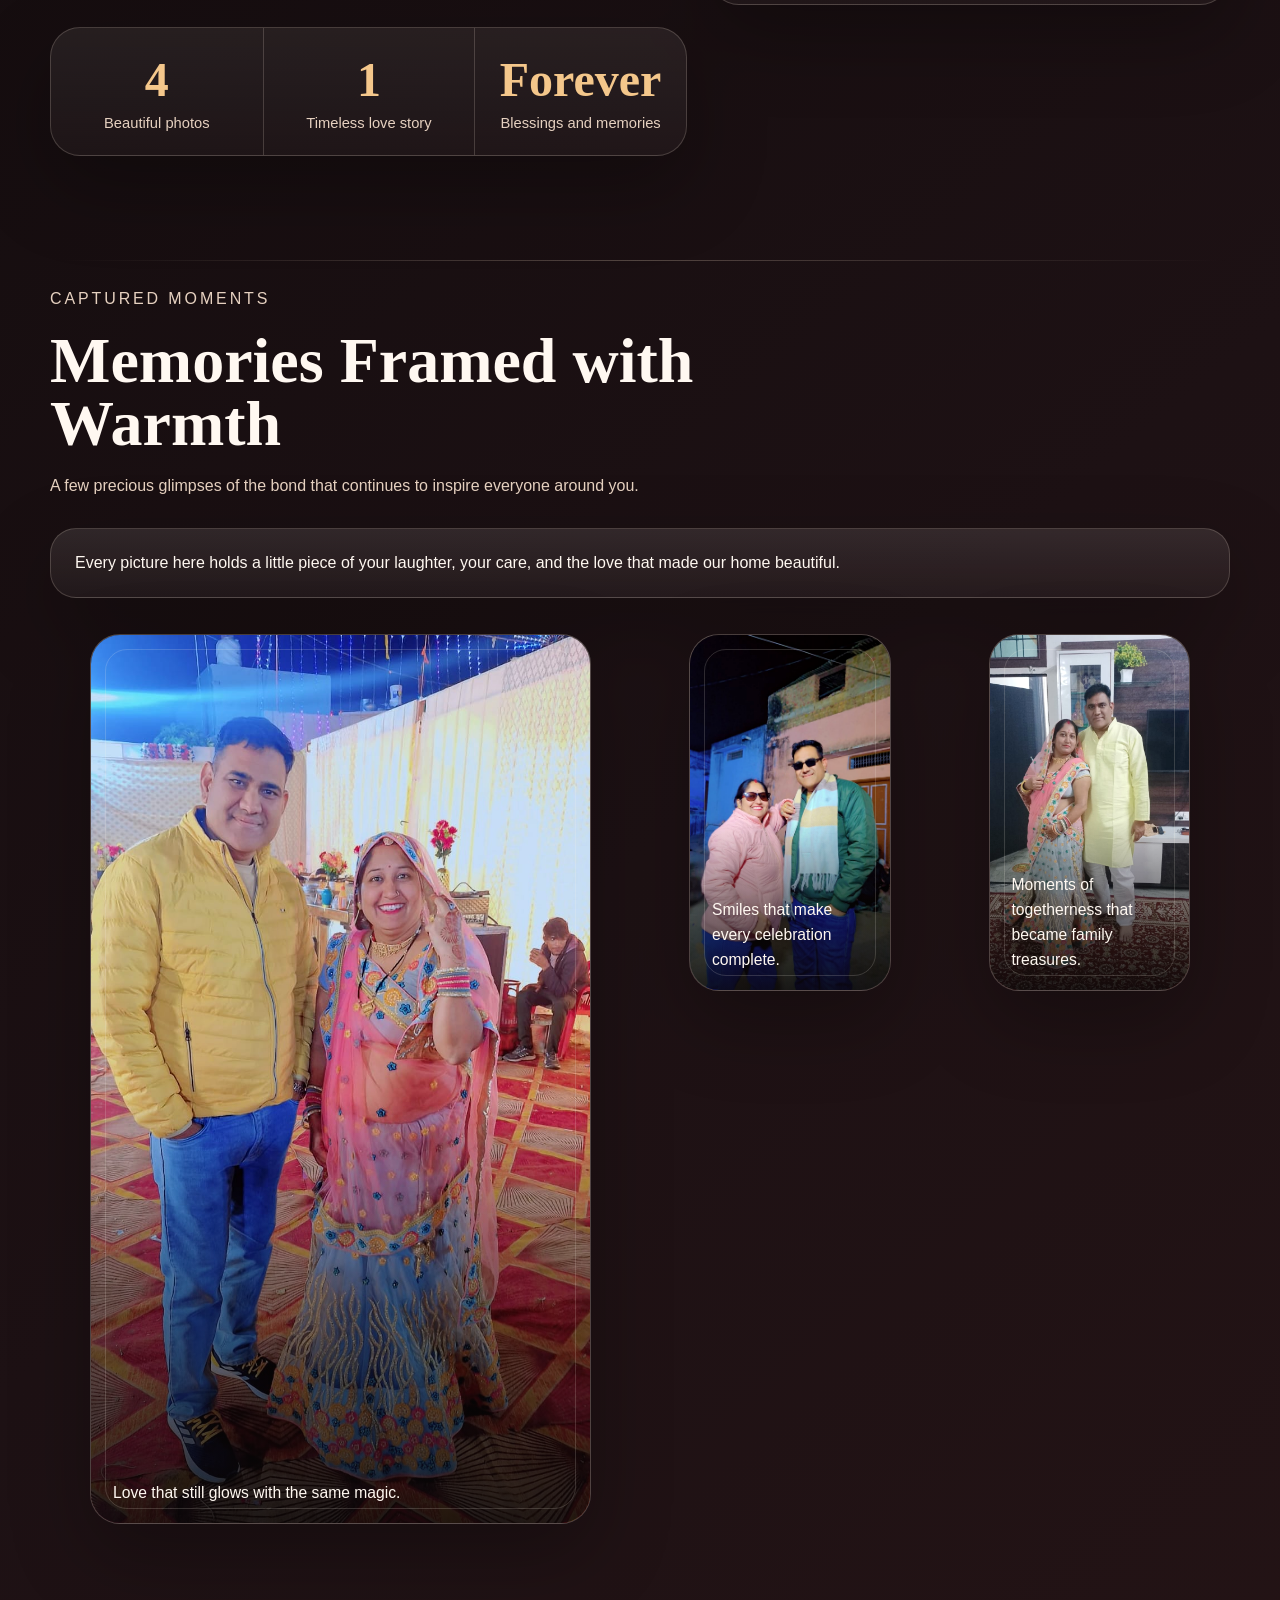
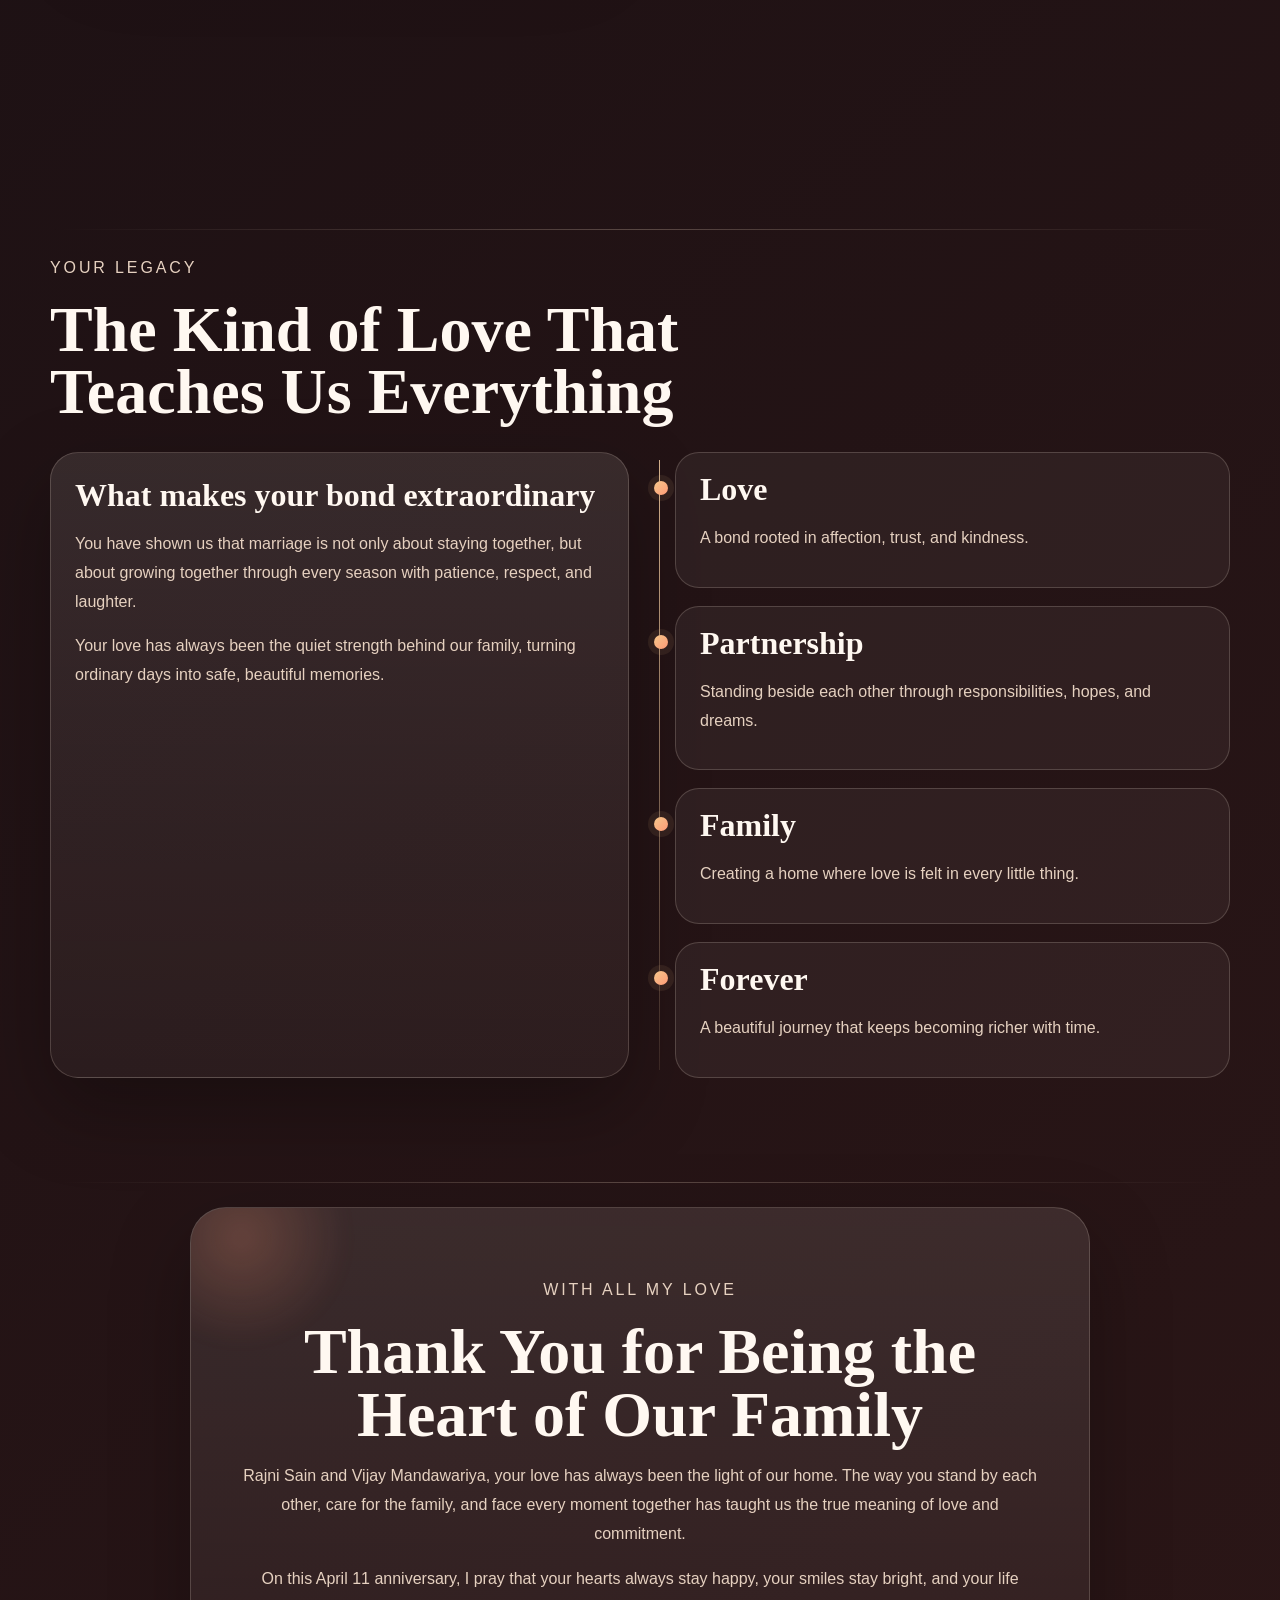
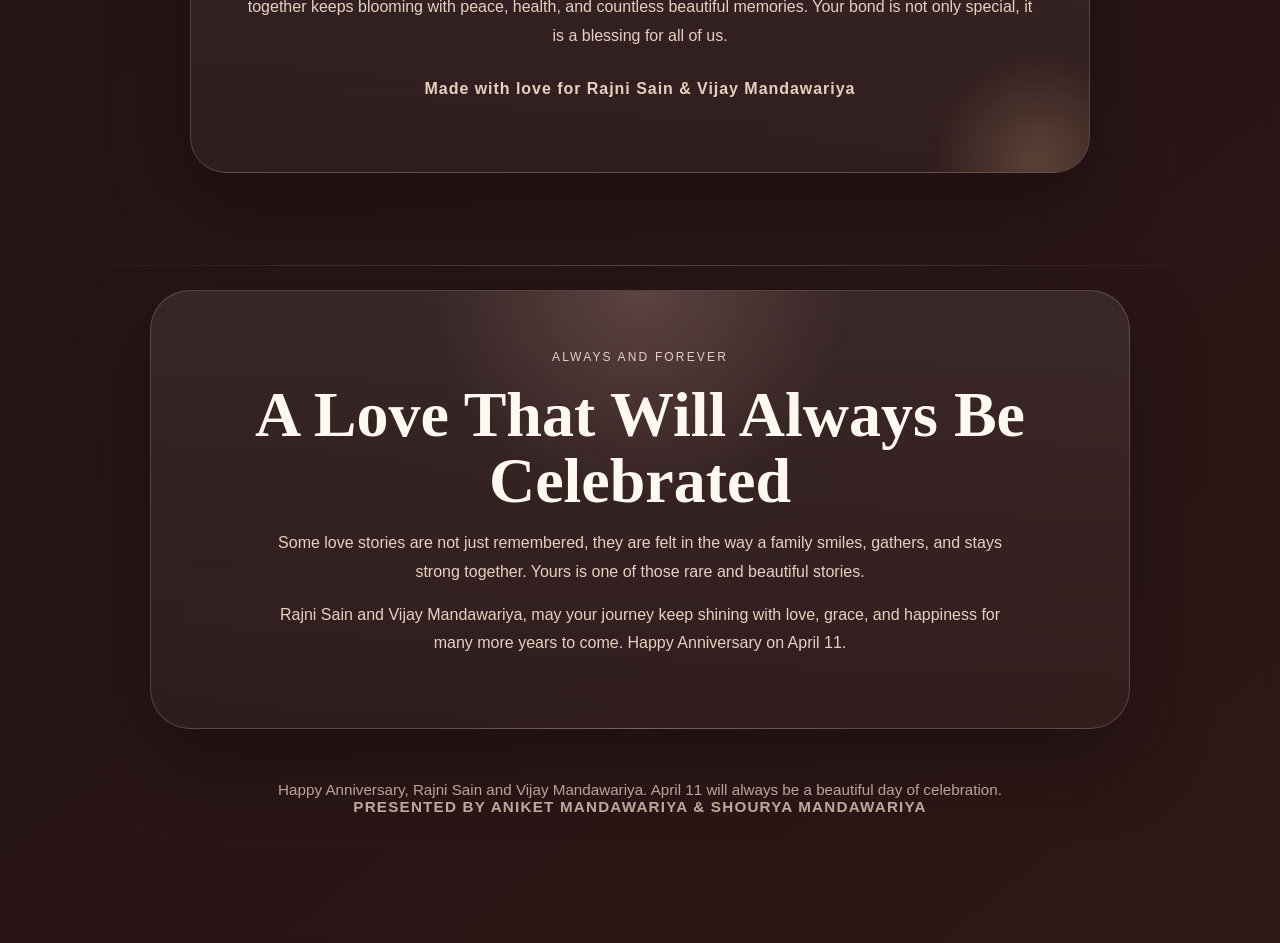
==== commit cccc2877: "first" ====
--- a/index.html
+++ b/index.html
@@ -44,6 +44,7 @@
           <div class="hero-actions">
             <a class="button button-solid" href="#gallery">View Memories</a>
             <a class="button button-ghost" href="#message">Read the Message</a>
+            <a class="button button-fun" href="game.html">Wanna play a game</a>
           </div>
 
           <button class="music-toggle" type="button" data-music-toggle aria-pressed="false">
@@ -251,7 +252,7 @@
     <div class="mobile-dock">
       <a href="#gallery" class="dock-link">Memories</a>
       <button class="dock-link dock-music" type="button" data-music-toggle aria-pressed="false">Tune</button>
-      <a href="#message" class="dock-link">Message</a>
+      <a href="game.html" class="dock-link">Break</a>
     </div>
   </div>
 
--- a/style.css
+++ b/style.css
@@ -275,6 +275,12 @@
   color: var(--text);
   border: 1px solid var(--line);
   background: rgba(255, 255, 255, 0.04);
+}
+
+.button-fun {
+  color: var(--text);
+  border: 1px solid rgba(255, 154, 118, 0.42);
+  background: linear-gradient(135deg, rgba(255, 154, 118, 0.18), rgba(244, 199, 139, 0.08));
 }
 
 .music-toggle {
